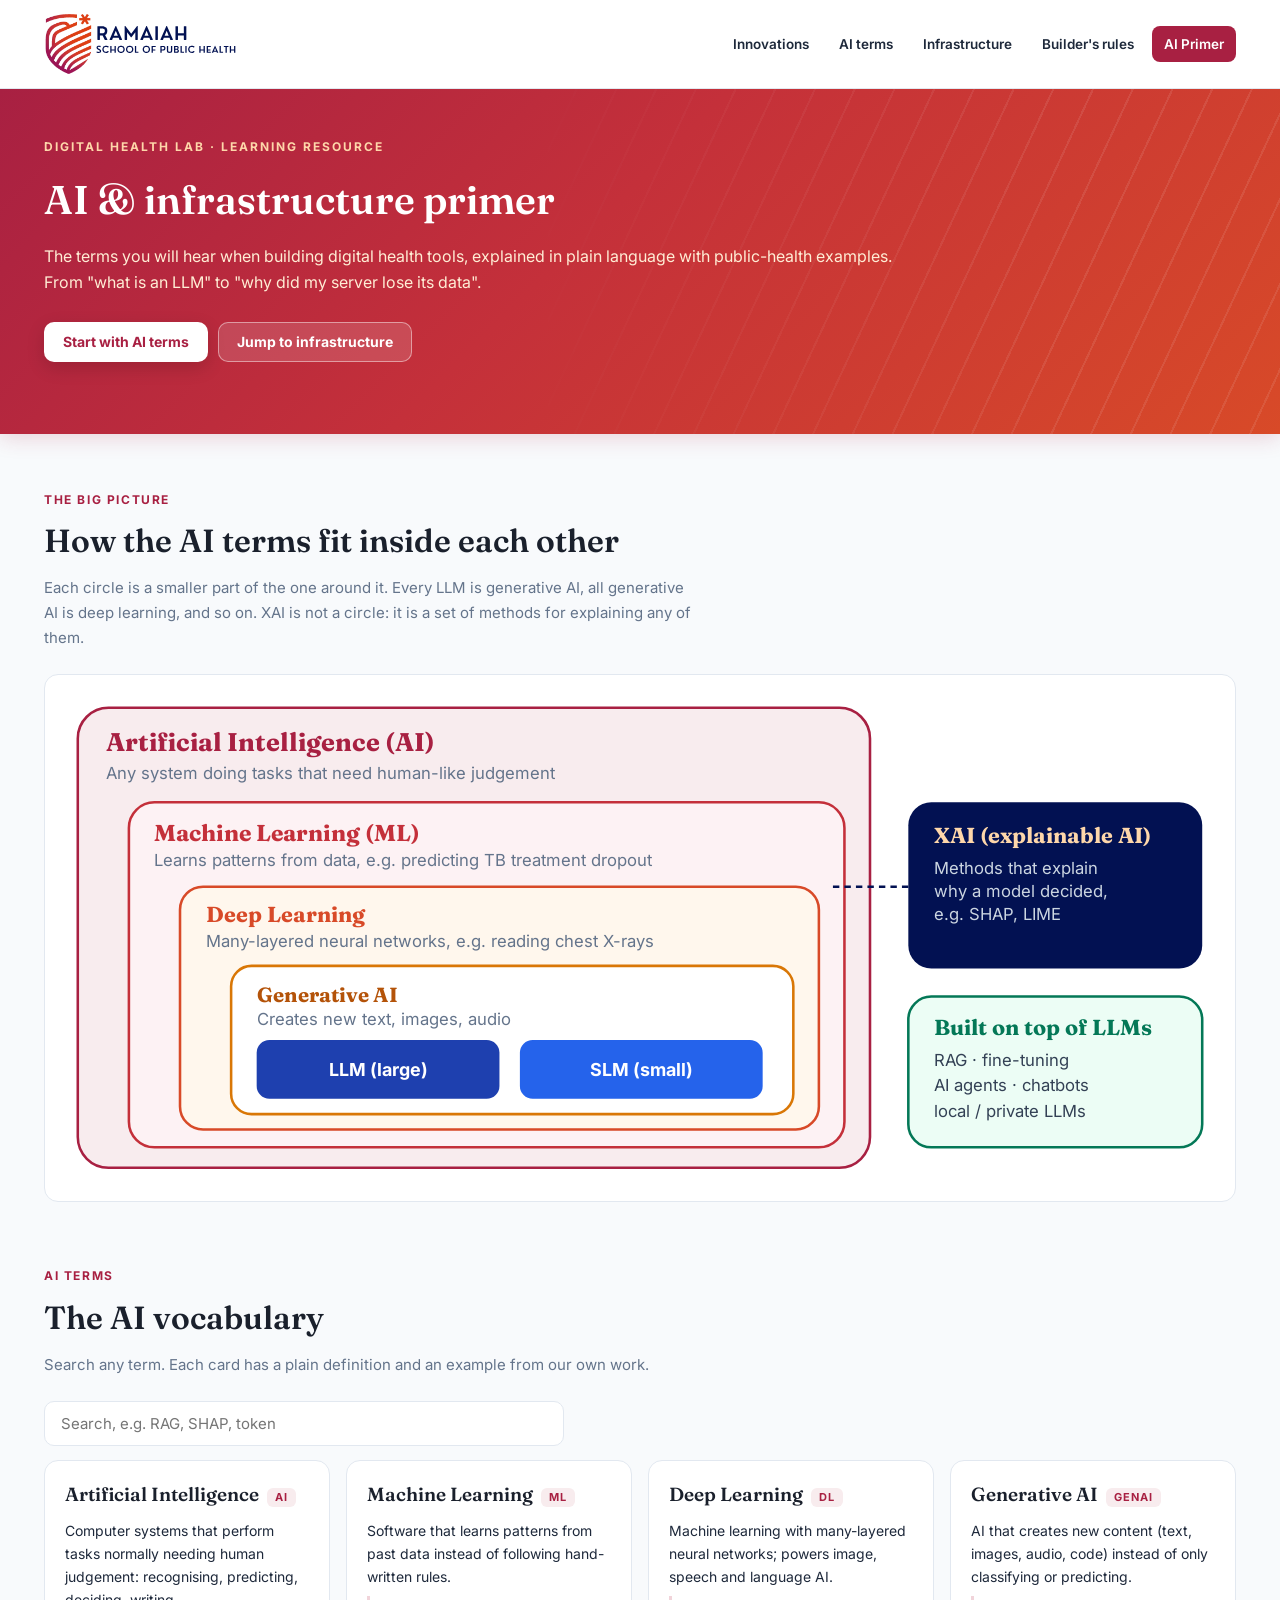
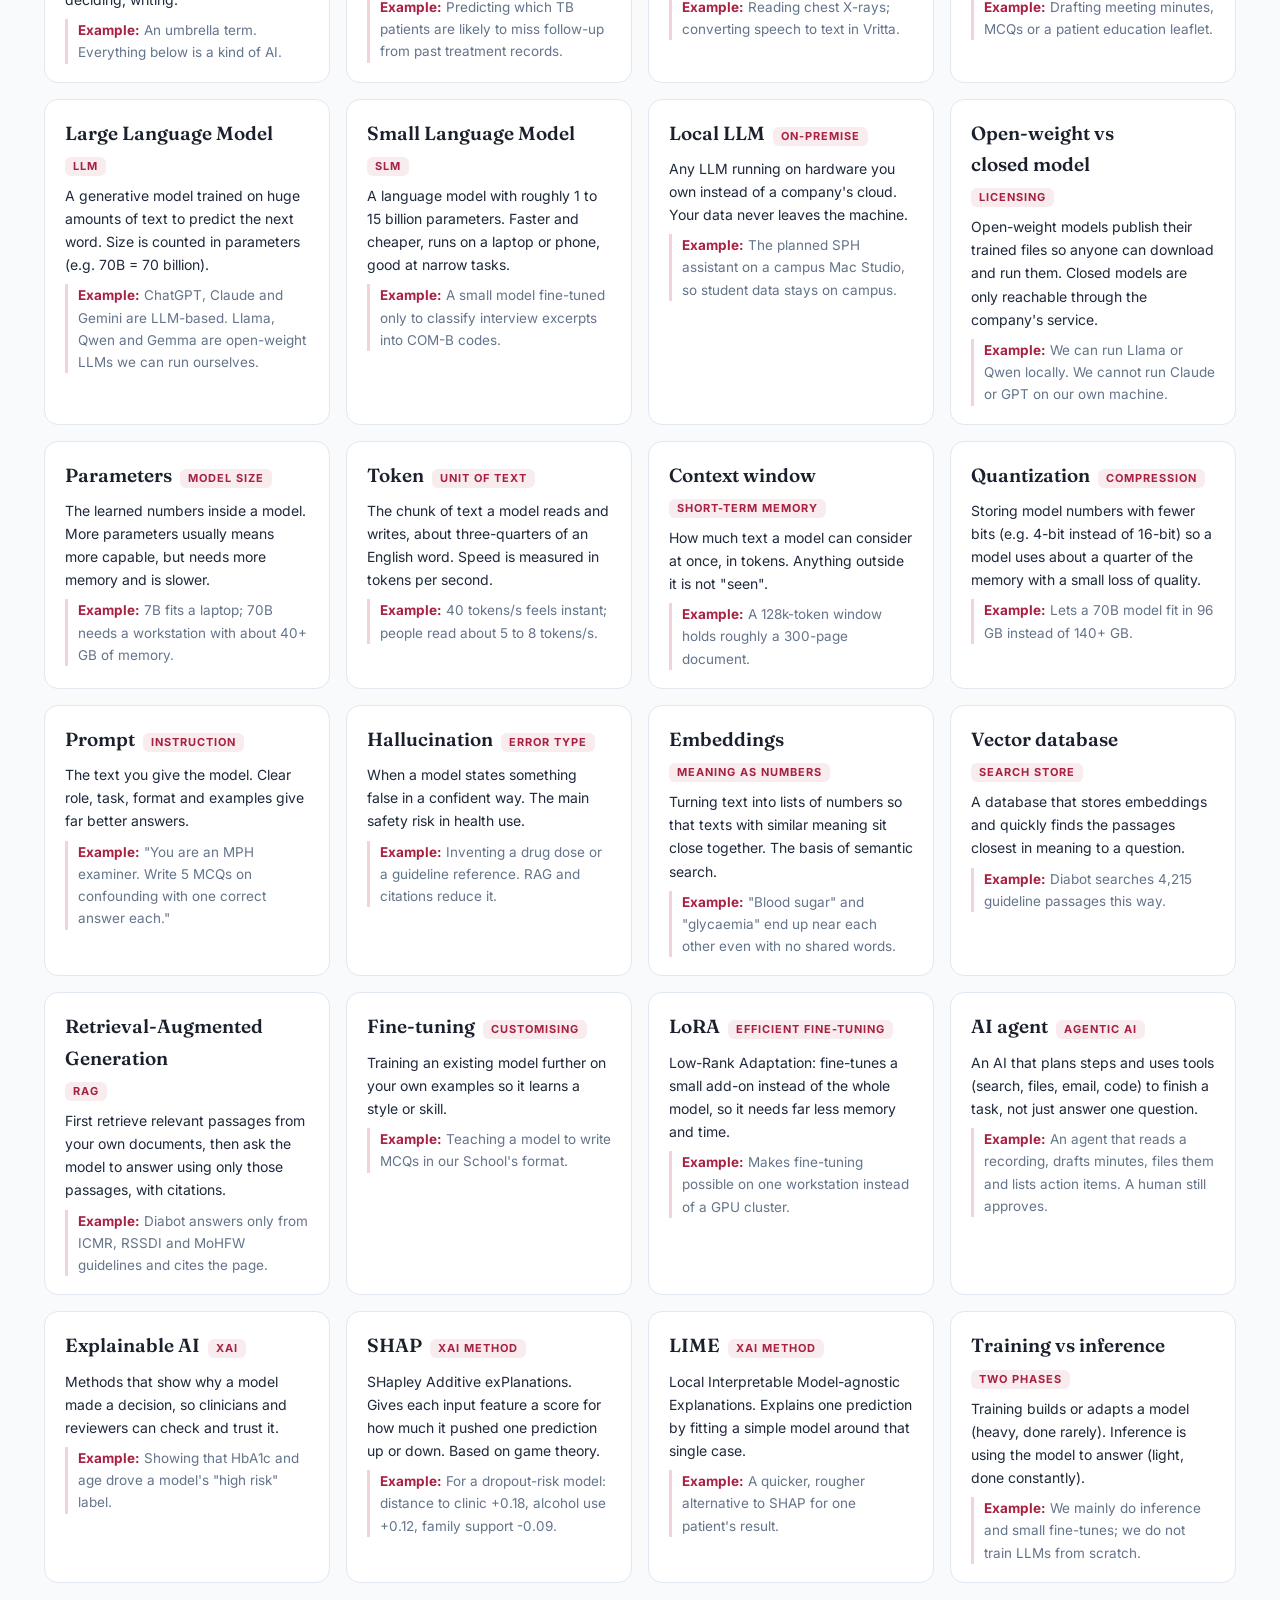
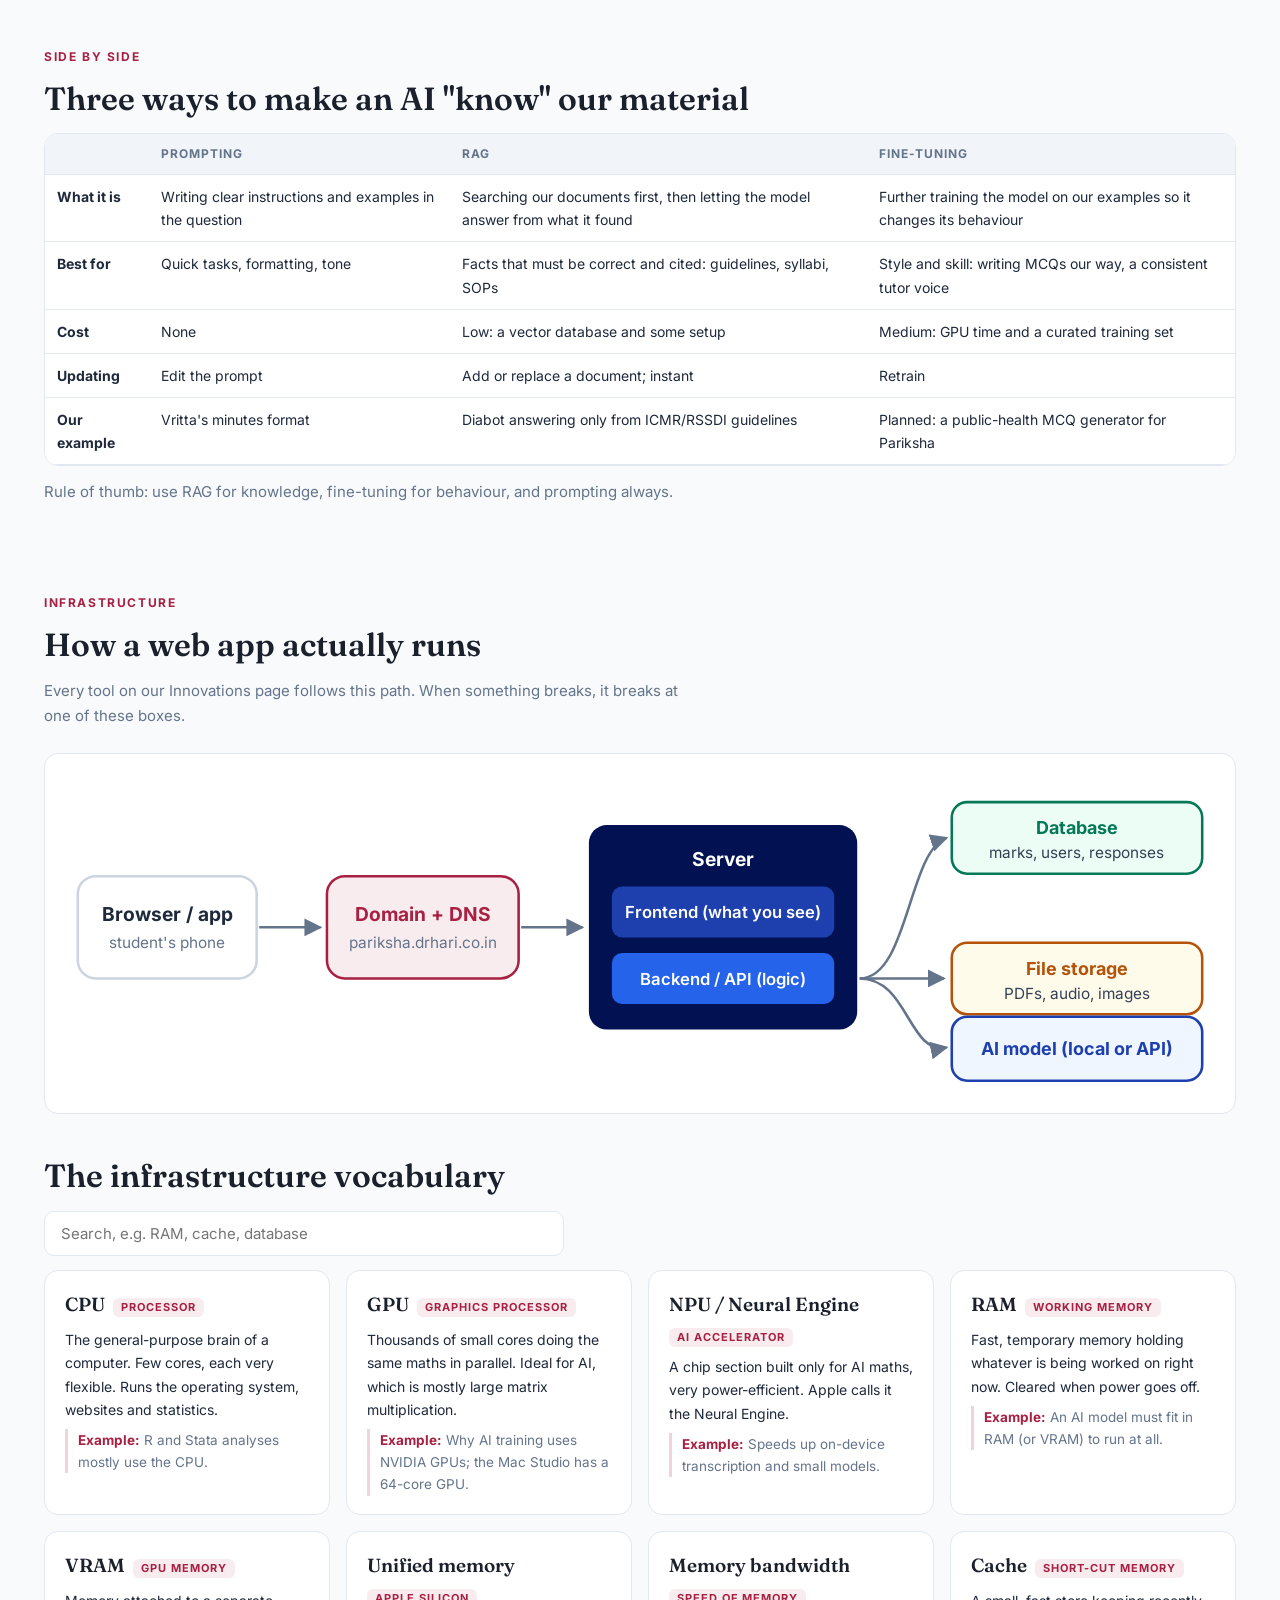
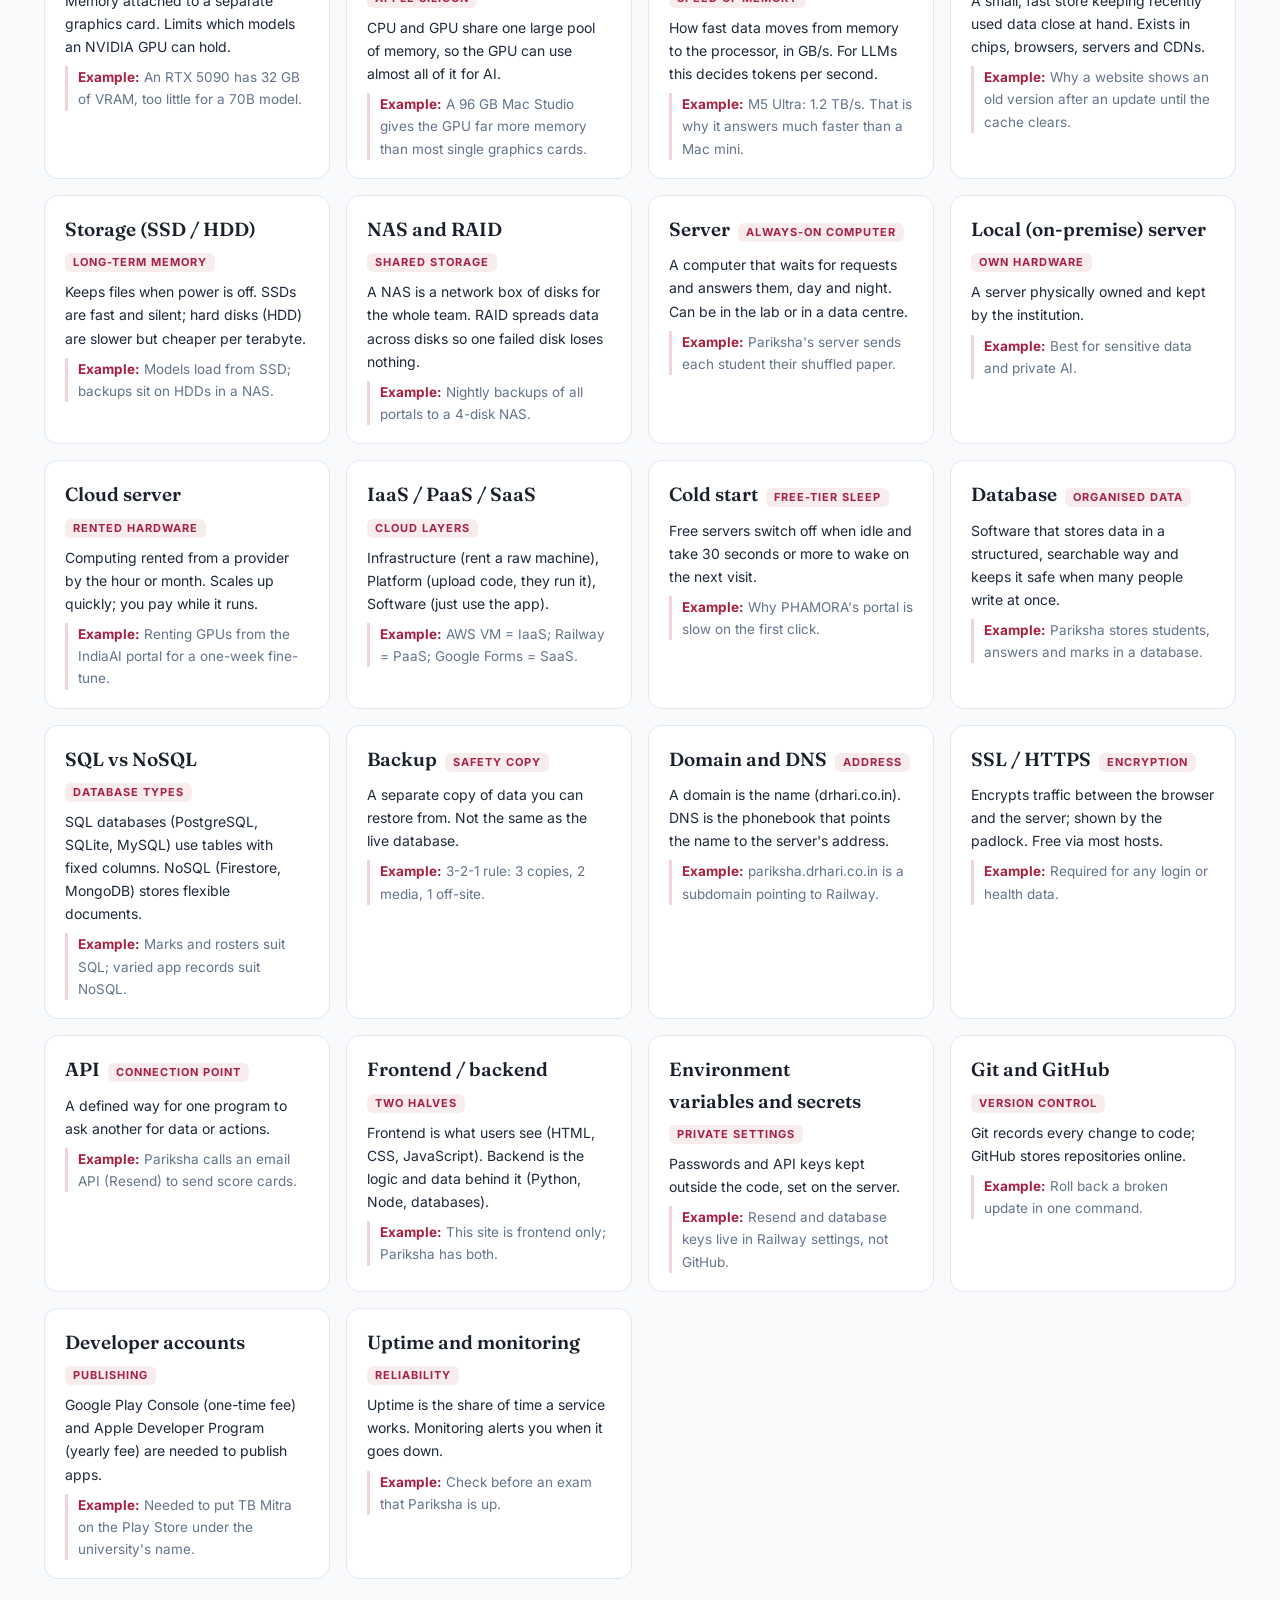
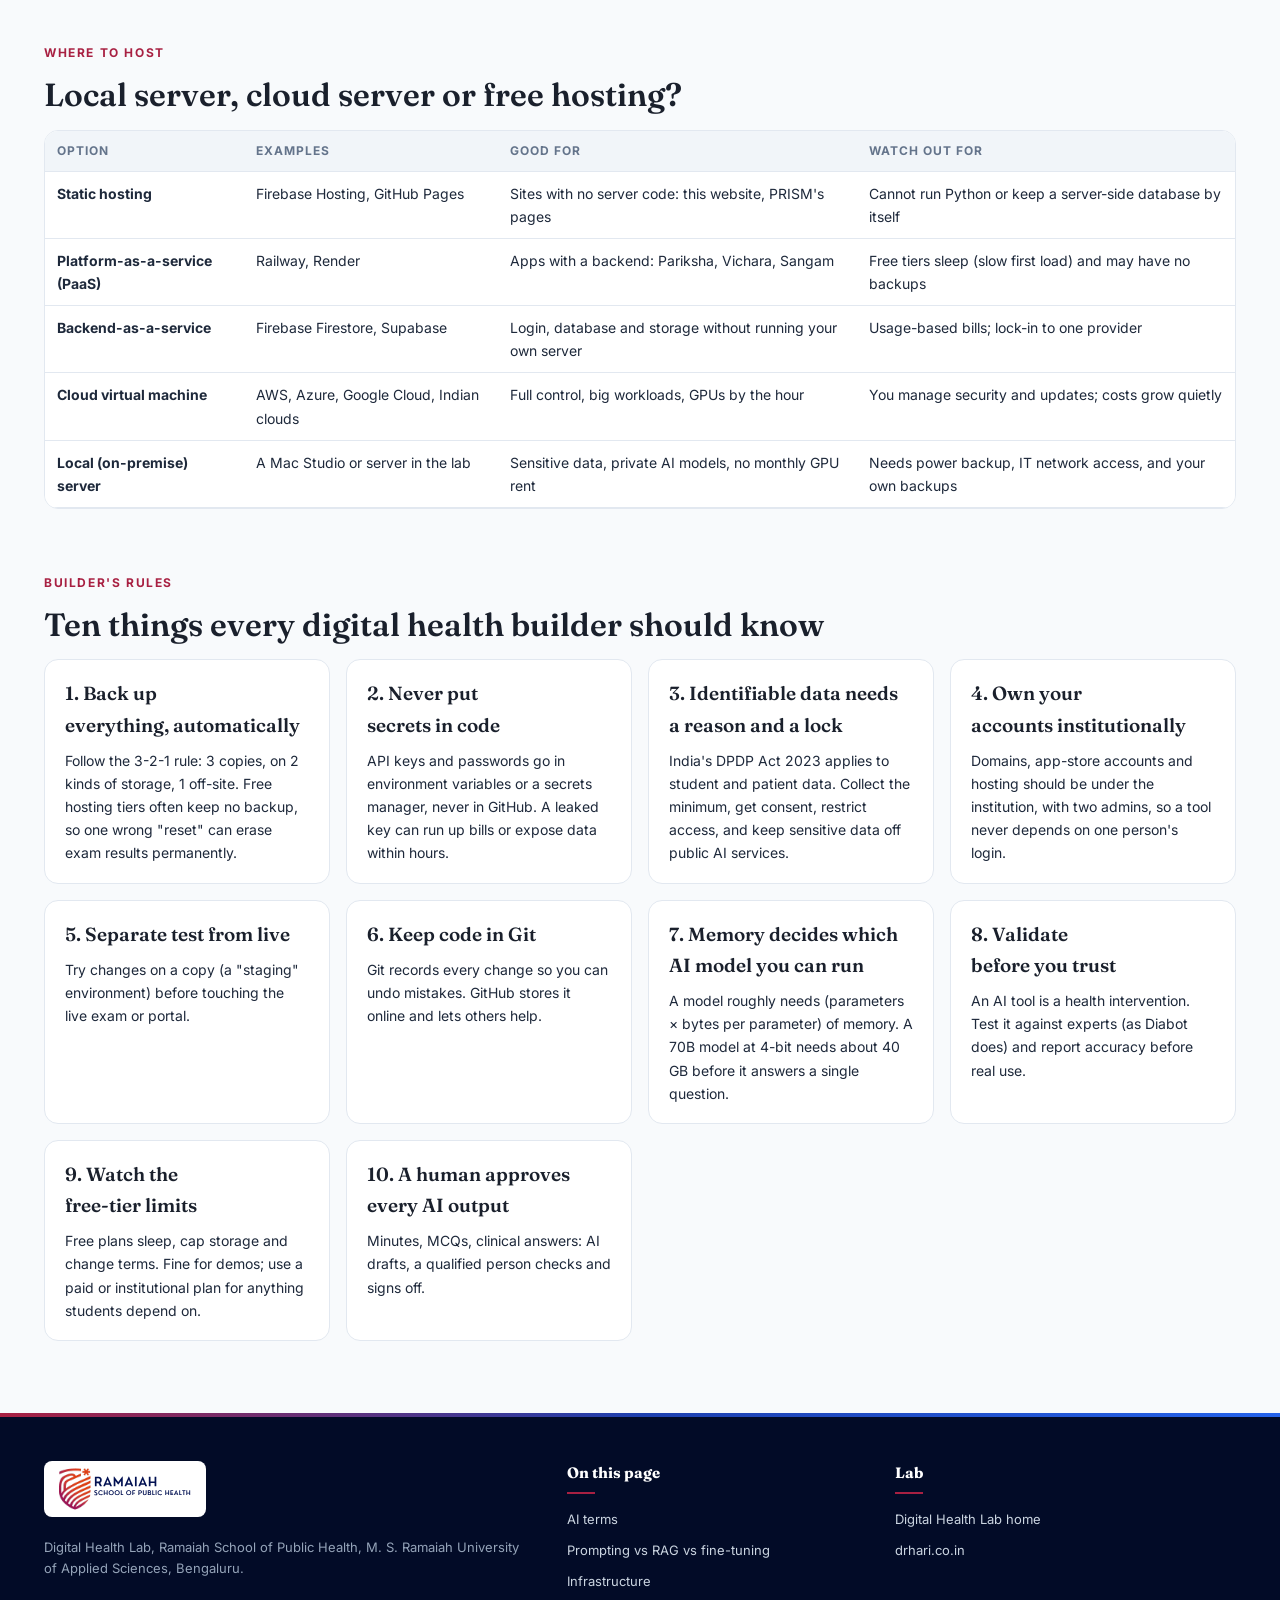
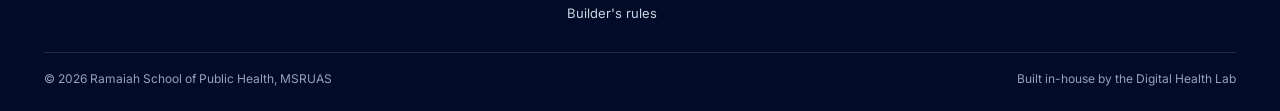
==== primer.html @ 74ec66e6 "RSPH Digital Health Lab site: home and AI primer Co-Authored-By: Claude Opus 5.5 <noreply@anthropic." ====
<!DOCTYPE html>
<html lang="en">
<head>
  <meta charset="UTF-8" />
  <meta name="viewport" content="width=device-width, initial-scale=1.0" />
  <title>AI &amp; Infrastructure Primer | Digital Health Lab, RSPH</title>
  <meta name="description" content="Plain-language guide to AI terms (AI, GenAI, LLM, SLM, RAG, XAI, SHAP) and computing infrastructure (CPU, GPU, RAM, storage, servers, databases) for public health." />
  <link rel="icon" type="image/svg+xml" href="rsph_logo.svg" />
  <link rel="preconnect" href="https://fonts.googleapis.com">
  <link rel="preconnect" href="https://fonts.gstatic.com" crossorigin>
  <link href="https://fonts.googleapis.com/css2?family=Fraunces:opsz,wght@9..144,500;9..144,600;9..144,700&family=Inter:wght@400;500;600;700;800&display=swap" rel="stylesheet">
  <link rel="stylesheet" href="styles.css" />
  <script>document.documentElement.classList.add('js');</script>
</head>
<body>

<header class="masthead">
  <div class="wrap">
    <a href="./" aria-label="Digital Health Lab home"><img src="rsph_logo.svg" alt="Ramaiah School of Public Health" class="brand-logo-img" onerror="this.onerror=null;this.src='rsph_official_logo.png';" /></a>
    <nav class="nav" aria-label="Main">
      <a href="./#innovations">Innovations</a>
      <a href="#ai-terms">AI terms</a>
      <a href="#infra">Infrastructure</a>
      <a href="#rules">Builder's rules</a>
      <a href="primer.html" class="active">AI Primer</a>
    </nav>
  </div>
</header>

<section class="hero-banner">
  <div class="wrap">
    <div class="hero-kicker">Digital Health Lab · Learning resource</div>
    <h1 style="color:#fff;font-size:clamp(28px,4.4vw,40px);margin-bottom:10px;">AI &amp; infrastructure primer</h1>
    <p class="hero-sub">The terms you will hear when building digital health tools, explained in plain language with public-health examples. From "what is an LLM" to "why did my server lose its data".</p>
    <div class="hero-actions">
      <a class="btn btn-light" href="#ai-terms">Start with AI terms</a>
      <a class="btn btn-ghost" href="#infra">Jump to infrastructure</a>
    </div>
  </div>
</section>

<main>
<section class="block wrap" id="family">
  <div class="eyebrow">The big picture</div>
  <h2 class="section-title">How the AI terms fit inside each other</h2>
  <p class="section-lede">Each circle is a smaller part of the one around it. Every LLM is generative AI, all generative AI is deep learning, and so on. XAI is not a circle: it is a set of methods for explaining any of them.</p>
  <div class="stack reveal">
    <svg viewBox="0 0 900 380" role="img" aria-label="Nested diagram: Artificial intelligence contains machine learning, which contains deep learning, which contains generative AI, which contains large and small language models.">
      <rect x="10" y="10" width="620" height="360" rx="24" fill="#F8ECEE" stroke="#A82042" stroke-width="2"/>
      <text x="32" y="44" font-family="Fraunces, Georgia, serif" font-size="20" font-weight="700" fill="#A82042">Artificial Intelligence (AI)</text>
      <text x="32" y="66" font-family="Inter, sans-serif" font-size="13" fill="#64748B">Any system doing tasks that need human-like judgement</text>
      <rect x="50" y="84" width="560" height="270" rx="20" fill="#FDF2F4" stroke="#C4303A" stroke-width="2"/>
      <text x="70" y="114" font-family="Fraunces, Georgia, serif" font-size="18" font-weight="700" fill="#C4303A">Machine Learning (ML)</text>
      <text x="70" y="134" font-family="Inter, sans-serif" font-size="13" fill="#64748B">Learns patterns from data, e.g. predicting TB treatment dropout</text>
      <rect x="90" y="150" width="500" height="190" rx="18" fill="#FFF7ED" stroke="#D84A28" stroke-width="2"/>
      <text x="110" y="178" font-family="Fraunces, Georgia, serif" font-size="17" font-weight="700" fill="#D84A28">Deep Learning</text>
      <text x="110" y="197" font-family="Inter, sans-serif" font-size="13" fill="#64748B">Many-layered neural networks, e.g. reading chest X-rays</text>
      <rect x="130" y="212" width="440" height="116" rx="16" fill="#FFFFFF" stroke="#D97706" stroke-width="2"/>
      <text x="150" y="240" font-family="Fraunces, Georgia, serif" font-size="16" font-weight="700" fill="#B45309">Generative AI</text>
      <text x="150" y="258" font-family="Inter, sans-serif" font-size="13" fill="#64748B">Creates new text, images, audio</text>
      <rect x="150" y="270" width="190" height="46" rx="10" fill="#1E40AF"/>
      <text x="245" y="298" text-anchor="middle" font-family="Inter, sans-serif" font-size="14" font-weight="700" fill="#FFFFFF">LLM (large)</text>
      <rect x="356" y="270" width="190" height="46" rx="10" fill="#2563EB"/>
      <text x="451" y="298" text-anchor="middle" font-family="Inter, sans-serif" font-size="14" font-weight="700" fill="#FFFFFF">SLM (small)</text>
      <rect x="660" y="84" width="230" height="130" rx="18" fill="#021152"/>
      <text x="680" y="116" font-family="Fraunces, Georgia, serif" font-size="17" font-weight="700" fill="#FED7AA">XAI (explainable AI)</text>
      <text x="680" y="140" font-family="Inter, sans-serif" font-size="13" fill="#CBD5E1">Methods that explain</text>
      <text x="680" y="158" font-family="Inter, sans-serif" font-size="13" fill="#CBD5E1">why a model decided,</text>
      <text x="680" y="176" font-family="Inter, sans-serif" font-size="13" fill="#CBD5E1">e.g. SHAP, LIME</text>
      <path d="M660 150 H 600" stroke="#021152" stroke-width="2" stroke-dasharray="5 4"/>
      <rect x="660" y="236" width="230" height="118" rx="18" fill="#ECFDF5" stroke="#047857" stroke-width="2"/>
      <text x="680" y="266" font-family="Fraunces, Georgia, serif" font-size="17" font-weight="700" fill="#047857">Built on top of LLMs</text>
      <text x="680" y="290" font-family="Inter, sans-serif" font-size="13" fill="#334155">RAG · fine-tuning</text>
      <text x="680" y="310" font-family="Inter, sans-serif" font-size="13" fill="#334155">AI agents · chatbots</text>
      <text x="680" y="330" font-family="Inter, sans-serif" font-size="13" fill="#334155">local / private LLMs</text>
    </svg>
  </div>
</section>

<section class="block wrap" id="ai-terms">
  <div class="eyebrow">AI terms</div>
  <h2 class="section-title">The AI vocabulary</h2>
  <p class="section-lede">Search any term. Each card has a plain definition and an example from our own work.</p>
  <input class="primer-search" id="searchAI" type="search" placeholder="Search, e.g. RAG, SHAP, token" aria-label="Search AI terms" />
  <div class="grid" id="aiGrid"></div>
  <p class="empty" id="aiEmpty" hidden>No matching term. Try a shorter word.</p>
</section>

<section class="block wrap" id="compare">
  <div class="eyebrow">Side by side</div>
  <h2 class="section-title">Three ways to make an AI "know" our material</h2>
  <div class="table-wrap reveal">
    <table class="cmp">
      <thead><tr><th></th><th>Prompting</th><th>RAG</th><th>Fine-tuning</th></tr></thead>
      <tbody>
        <tr><td><b>What it is</b></td><td>Writing clear instructions and examples in the question</td><td>Searching our documents first, then letting the model answer from what it found</td><td>Further training the model on our examples so it changes its behaviour</td></tr>
        <tr><td><b>Best for</b></td><td>Quick tasks, formatting, tone</td><td>Facts that must be correct and cited: guidelines, syllabi, SOPs</td><td>Style and skill: writing MCQs our way, a consistent tutor voice</td></tr>
        <tr><td><b>Cost</b></td><td>None</td><td>Low: a vector database and some setup</td><td>Medium: GPU time and a curated training set</td></tr>
        <tr><td><b>Updating</b></td><td>Edit the prompt</td><td>Add or replace a document; instant</td><td>Retrain</td></tr>
        <tr><td><b>Our example</b></td><td>Vritta's minutes format</td><td>Diabot answering only from ICMR/RSSDI guidelines</td><td>Planned: a public-health MCQ generator for Pariksha</td></tr>
      </tbody>
    </table>
  </div>
  <p class="section-lede" style="margin-top:14px">Rule of thumb: use RAG for knowledge, fine-tuning for behaviour, and prompting always.</p>
</section>

<section class="block wrap" id="infra">
  <div class="eyebrow">Infrastructure</div>
  <h2 class="section-title">How a web app actually runs</h2>
  <p class="section-lede">Every tool on our Innovations page follows this path. When something breaks, it breaks at one of these boxes.</p>
  <div class="stack reveal">
    <svg viewBox="0 0 900 250" role="img" aria-label="Request flow: user's browser, then domain and DNS, then server with frontend and backend, which reads and writes the database, file storage and the AI model.">
      <defs><marker id="ar" viewBox="0 0 10 10" refX="9" refY="5" markerWidth="7" markerHeight="7" orient="auto"><path d="M0 0L10 5L0 10z" fill="#64748B"/></marker></defs>
      <rect x="10" y="80" width="140" height="80" rx="14" fill="#FFFFFF" stroke="#CBD5E1" stroke-width="2"/>
      <text x="80" y="115" text-anchor="middle" font-family="Inter, sans-serif" font-size="15" font-weight="700" fill="#1E293B">Browser / app</text>
      <text x="80" y="136" text-anchor="middle" font-family="Inter, sans-serif" font-size="12" fill="#64748B">student's phone</text>
      <path d="M152 120 H 200" stroke="#64748B" stroke-width="2" marker-end="url(#ar)"/>
      <rect x="205" y="80" width="150" height="80" rx="14" fill="#F8ECEE" stroke="#A82042" stroke-width="2"/>
      <text x="280" y="115" text-anchor="middle" font-family="Inter, sans-serif" font-size="15" font-weight="700" fill="#A82042">Domain + DNS</text>
      <text x="280" y="136" text-anchor="middle" font-family="Inter, sans-serif" font-size="12" fill="#64748B">pariksha.drhari.co.in</text>
      <path d="M357 120 H 405" stroke="#64748B" stroke-width="2" marker-end="url(#ar)"/>
      <rect x="410" y="40" width="210" height="160" rx="14" fill="#021152"/>
      <text x="515" y="72" text-anchor="middle" font-family="Inter, sans-serif" font-size="15" font-weight="700" fill="#FFFFFF">Server</text>
      <rect x="428" y="88" width="174" height="40" rx="8" fill="#1E40AF"/>
      <text x="515" y="113" text-anchor="middle" font-family="Inter, sans-serif" font-size="13" font-weight="600" fill="#FFFFFF">Frontend (what you see)</text>
      <rect x="428" y="140" width="174" height="40" rx="8" fill="#2563EB"/>
      <text x="515" y="165" text-anchor="middle" font-family="Inter, sans-serif" font-size="13" font-weight="600" fill="#FFFFFF">Backend / API (logic)</text>
      <path d="M622 160 C 660 160, 660 60, 690 50" stroke="#64748B" stroke-width="2" fill="none" marker-end="url(#ar)"/>
      <path d="M622 160 H 688" stroke="#64748B" stroke-width="2" marker-end="url(#ar)"/>
      <path d="M622 160 C 660 160, 660 220, 690 214" stroke="#64748B" stroke-width="2" fill="none" marker-end="url(#ar)"/>
      <rect x="694" y="22" width="196" height="56" rx="12" fill="#ECFDF5" stroke="#047857" stroke-width="2"/>
      <text x="792" y="47" text-anchor="middle" font-family="Inter, sans-serif" font-size="14" font-weight="700" fill="#047857">Database</text>
      <text x="792" y="66" text-anchor="middle" font-family="Inter, sans-serif" font-size="12" fill="#334155">marks, users, responses</text>
      <rect x="694" y="132" width="196" height="56" rx="12" fill="#FFFBEB" stroke="#B45309" stroke-width="2"/>
      <text x="792" y="157" text-anchor="middle" font-family="Inter, sans-serif" font-size="14" font-weight="700" fill="#B45309">File storage</text>
      <text x="792" y="176" text-anchor="middle" font-family="Inter, sans-serif" font-size="12" fill="#334155">PDFs, audio, images</text>
      <rect x="694" y="190" width="196" height="50" rx="12" fill="#EFF6FF" stroke="#1E40AF" stroke-width="2"/>
      <text x="792" y="220" text-anchor="middle" font-family="Inter, sans-serif" font-size="14" font-weight="700" fill="#1E40AF">AI model (local or API)</text>
    </svg>
  </div>

  <h2 class="section-title" style="margin-top:36px">The infrastructure vocabulary</h2>
  <input class="primer-search" id="searchInfra" type="search" placeholder="Search, e.g. RAM, cache, database" aria-label="Search infrastructure terms" />
  <div class="grid" id="infraGrid"></div>
  <p class="empty" id="infraEmpty" hidden>No matching term. Try a shorter word.</p>
</section>

<section class="block wrap" id="where">
  <div class="eyebrow">Where to host</div>
  <h2 class="section-title">Local server, cloud server or free hosting?</h2>
  <div class="table-wrap reveal">
    <table class="cmp">
      <thead><tr><th>Option</th><th>Examples</th><th>Good for</th><th>Watch out for</th></tr></thead>
      <tbody>
        <tr><td><b>Static hosting</b></td><td>Firebase Hosting, GitHub Pages</td><td>Sites with no server code: this website, PRISM's pages</td><td>Cannot run Python or keep a server-side database by itself</td></tr>
        <tr><td><b>Platform-as-a-service (PaaS)</b></td><td>Railway, Render</td><td>Apps with a backend: Pariksha, Vichara, Sangam</td><td>Free tiers sleep (slow first load) and may have no backups</td></tr>
        <tr><td><b>Backend-as-a-service</b></td><td>Firebase Firestore, Supabase</td><td>Login, database and storage without running your own server</td><td>Usage-based bills; lock-in to one provider</td></tr>
        <tr><td><b>Cloud virtual machine</b></td><td>AWS, Azure, Google Cloud, Indian clouds</td><td>Full control, big workloads, GPUs by the hour</td><td>You manage security and updates; costs grow quietly</td></tr>
        <tr><td><b>Local (on-premise) server</b></td><td>A Mac Studio or server in the lab</td><td>Sensitive data, private AI models, no monthly GPU rent</td><td>Needs power backup, IT network access, and your own backups</td></tr>
      </tbody>
    </table>
  </div>
</section>

<section class="block wrap" id="rules">
  <div class="eyebrow">Builder's rules</div>
  <h2 class="section-title">Ten things every digital health builder should know</h2>
  <div class="grid">
    <div class="term reveal"><h3>1. Back up everything, automatically</h3><p>Follow the 3-2-1 rule: 3 copies, on 2 kinds of storage, 1 off-site. Free hosting tiers often keep no backup, so one wrong "reset" can erase exam results permanently.</p></div>
    <div class="term reveal"><h3>2. Never put secrets in code</h3><p>API keys and passwords go in environment variables or a secrets manager, never in GitHub. A leaked key can run up bills or expose data within hours.</p></div>
    <div class="term reveal"><h3>3. Identifiable data needs a reason and a lock</h3><p>India's DPDP Act 2023 applies to student and patient data. Collect the minimum, get consent, restrict access, and keep sensitive data off public AI services.</p></div>
    <div class="term reveal"><h3>4. Own your accounts institutionally</h3><p>Domains, app-store accounts and hosting should be under the institution, with two admins, so a tool never depends on one person's login.</p></div>
    <div class="term reveal"><h3>5. Separate test from live</h3><p>Try changes on a copy (a "staging" environment) before touching the live exam or portal.</p></div>
    <div class="term reveal"><h3>6. Keep code in Git</h3><p>Git records every change so you can undo mistakes. GitHub stores it online and lets others help.</p></div>
    <div class="term reveal"><h3>7. Memory decides which AI model you can run</h3><p>A model roughly needs (parameters × bytes per parameter) of memory. A 70B model at 4-bit needs about 40 GB before it answers a single question.</p></div>
    <div class="term reveal"><h3>8. Validate before you trust</h3><p>An AI tool is a health intervention. Test it against experts (as Diabot does) and report accuracy before real use.</p></div>
    <div class="term reveal"><h3>9. Watch the free-tier limits</h3><p>Free plans sleep, cap storage and change terms. Fine for demos; use a paid or institutional plan for anything students depend on.</p></div>
    <div class="term reveal"><h3>10. A human approves every AI output</h3><p>Minutes, MCQs, clinical answers: AI drafts, a qualified person checks and signs off.</p></div>
  </div>
</section>
</main>

<footer class="rsph-portal-footer">
  <div class="footer-top-accent"></div>
  <div class="wrap">
    <div class="footer-grid">
      <div>
        <img src="rsph_logo.svg" alt="Ramaiah School of Public Health" class="footer-logo-img" onerror="this.onerror=null;this.src='rsph_official_logo.png';" />
        <p class="footer-brand-text">Digital Health Lab, Ramaiah School of Public Health, M. S. Ramaiah University of Applied Sciences, Bengaluru.</p>
      </div>
      <div>
        <div class="footer-heading">On this page</div>
        <ul class="footer-links">
          <li><a href="#ai-terms">AI terms</a></li>
          <li><a href="#compare">Prompting vs RAG vs fine-tuning</a></li>
          <li><a href="#infra">Infrastructure</a></li>
          <li><a href="#rules">Builder's rules</a></li>
        </ul>
      </div>
      <div>
        <div class="footer-heading">Lab</div>
        <ul class="footer-links">
          <li><a href="./">Digital Health Lab home</a></li>
          <li><a href="https://www.drhari.co.in" target="_blank" rel="noopener">drhari.co.in</a></li>
        </ul>
      </div>
    </div>
    <div class="footer-bottom"><span>© 2026 Ramaiah School of Public Health, MSRUAS</span><span>Built in-house by the Digital Health Lab</span></div>
  </div>
</footer>

<script>
const AI = [
  ['Artificial Intelligence','AI','Computer systems that perform tasks normally needing human judgement: recognising, predicting, deciding, writing.','An umbrella term. Everything below is a kind of AI.'],
  ['Machine Learning','ML','Software that learns patterns from past data instead of following hand-written rules.','Predicting which TB patients are likely to miss follow-up from past treatment records.'],
  ['Deep Learning','DL','Machine learning with many-layered neural networks; powers image, speech and language AI.','Reading chest X-rays; converting speech to text in Vritta.'],
  ['Generative AI','GenAI','AI that creates new content (text, images, audio, code) instead of only classifying or predicting.','Drafting meeting minutes, MCQs or a patient education leaflet.'],
  ['Large Language Model','LLM','A generative model trained on huge amounts of text to predict the next word. Size is counted in parameters (e.g. 70B = 70 billion).','ChatGPT, Claude and Gemini are LLM-based. Llama, Qwen and Gemma are open-weight LLMs we can run ourselves.'],
  ['Small Language Model','SLM','A language model with roughly 1 to 15 billion parameters. Faster and cheaper, runs on a laptop or phone, good at narrow tasks.','A small model fine-tuned only to classify interview excerpts into COM-B codes.'],
  ['Local LLM','On-premise','Any LLM running on hardware you own instead of a company\'s cloud. Your data never leaves the machine.','The planned SPH assistant on a campus Mac Studio, so student data stays on campus.'],
  ['Open-weight vs closed model','Licensing','Open-weight models publish their trained files so anyone can download and run them. Closed models are only reachable through the company\'s service.','We can run Llama or Qwen locally. We cannot run Claude or GPT on our own machine.'],
  ['Parameters','Model size','The learned numbers inside a model. More parameters usually means more capable, but needs more memory and is slower.','7B fits a laptop; 70B needs a workstation with about 40+ GB of memory.'],
  ['Token','Unit of text','The chunk of text a model reads and writes, about three-quarters of an English word. Speed is measured in tokens per second.','40 tokens/s feels instant; people read about 5 to 8 tokens/s.'],
  ['Context window','Short-term memory','How much text a model can consider at once, in tokens. Anything outside it is not "seen".','A 128k-token window holds roughly a 300-page document.'],
  ['Quantization','Compression','Storing model numbers with fewer bits (e.g. 4-bit instead of 16-bit) so a model uses about a quarter of the memory with a small loss of quality.','Lets a 70B model fit in 96 GB instead of 140+ GB.'],
  ['Prompt','Instruction','The text you give the model. Clear role, task, format and examples give far better answers.','"You are an MPH examiner. Write 5 MCQs on confounding with one correct answer each."'],
  ['Hallucination','Error type','When a model states something false in a confident way. The main safety risk in health use.','Inventing a drug dose or a guideline reference. RAG and citations reduce it.'],
  ['Embeddings','Meaning as numbers','Turning text into lists of numbers so that texts with similar meaning sit close together. The basis of semantic search.','"Blood sugar" and "glycaemia" end up near each other even with no shared words.'],
  ['Vector database','Search store','A database that stores embeddings and quickly finds the passages closest in meaning to a question.','Diabot searches 4,215 guideline passages this way.'],
  ['Retrieval-Augmented Generation','RAG','First retrieve relevant passages from your own documents, then ask the model to answer using only those passages, with citations.','Diabot answers only from ICMR, RSSDI and MoHFW guidelines and cites the page.'],
  ['Fine-tuning','Customising','Training an existing model further on your own examples so it learns a style or skill.','Teaching a model to write MCQs in our School\'s format.'],
  ['LoRA','Efficient fine-tuning','Low-Rank Adaptation: fine-tunes a small add-on instead of the whole model, so it needs far less memory and time.','Makes fine-tuning possible on one workstation instead of a GPU cluster.'],
  ['AI agent','Agentic AI','An AI that plans steps and uses tools (search, files, email, code) to finish a task, not just answer one question.','An agent that reads a recording, drafts minutes, files them and lists action items. A human still approves.'],
  ['Explainable AI','XAI','Methods that show why a model made a decision, so clinicians and reviewers can check and trust it.','Showing that HbA1c and age drove a model\'s "high risk" label.'],
  ['SHAP','XAI method','SHapley Additive exPlanations. Gives each input feature a score for how much it pushed one prediction up or down. Based on game theory.','For a dropout-risk model: distance to clinic +0.18, alcohol use +0.12, family support -0.09.'],
  ['LIME','XAI method','Local Interpretable Model-agnostic Explanations. Explains one prediction by fitting a simple model around that single case.','A quicker, rougher alternative to SHAP for one patient\'s result.'],
  ['Training vs inference','Two phases','Training builds or adapts a model (heavy, done rarely). Inference is using the model to answer (light, done constantly).','We mainly do inference and small fine-tunes; we do not train LLMs from scratch.'],
];
const INFRA = [
  ['CPU','Processor','The general-purpose brain of a computer. Few cores, each very flexible. Runs the operating system, websites and statistics.','R and Stata analyses mostly use the CPU.'],
  ['GPU','Graphics processor','Thousands of small cores doing the same maths in parallel. Ideal for AI, which is mostly large matrix multiplication.','Why AI training uses NVIDIA GPUs; the Mac Studio has a 64-core GPU.'],
  ['NPU / Neural Engine','AI accelerator','A chip section built only for AI maths, very power-efficient. Apple calls it the Neural Engine.','Speeds up on-device transcription and small models.'],
  ['RAM','Working memory','Fast, temporary memory holding whatever is being worked on right now. Cleared when power goes off.','An AI model must fit in RAM (or VRAM) to run at all.'],
  ['VRAM','GPU memory','Memory attached to a separate graphics card. Limits which models an NVIDIA GPU can hold.','An RTX 5090 has 32 GB of VRAM, too little for a 70B model.'],
  ['Unified memory','Apple Silicon','CPU and GPU share one large pool of memory, so the GPU can use almost all of it for AI.','A 96 GB Mac Studio gives the GPU far more memory than most single graphics cards.'],
  ['Memory bandwidth','Speed of memory','How fast data moves from memory to the processor, in GB/s. For LLMs this decides tokens per second.','M5 Ultra: 1.2 TB/s. That is why it answers much faster than a Mac mini.'],
  ['Cache','Short-cut memory','A small, fast store keeping recently used data close at hand. Exists in chips, browsers, servers and CDNs.','Why a website shows an old version after an update until the cache clears.'],
  ['Storage (SSD / HDD)','Long-term memory','Keeps files when power is off. SSDs are fast and silent; hard disks (HDD) are slower but cheaper per terabyte.','Models load from SSD; backups sit on HDDs in a NAS.'],
  ['NAS and RAID','Shared storage','A NAS is a network box of disks for the whole team. RAID spreads data across disks so one failed disk loses nothing.','Nightly backups of all portals to a 4-disk NAS.'],
  ['Server','Always-on computer','A computer that waits for requests and answers them, day and night. Can be in the lab or in a data centre.','Pariksha\'s server sends each student their shuffled paper.'],
  ['Local (on-premise) server','Own hardware','A server physically owned and kept by the institution.','Best for sensitive data and private AI.'],
  ['Cloud server','Rented hardware','Computing rented from a provider by the hour or month. Scales up quickly; you pay while it runs.','Renting GPUs from the IndiaAI portal for a one-week fine-tune.'],
  ['IaaS / PaaS / SaaS','Cloud layers','Infrastructure (rent a raw machine), Platform (upload code, they run it), Software (just use the app).','AWS VM = IaaS; Railway = PaaS; Google Forms = SaaS.'],
  ['Cold start','Free-tier sleep','Free servers switch off when idle and take 30 seconds or more to wake on the next visit.','Why PHAMORA\'s portal is slow on the first click.'],
  ['Database','Organised data','Software that stores data in a structured, searchable way and keeps it safe when many people write at once.','Pariksha stores students, answers and marks in a database.'],
  ['SQL vs NoSQL','Database types','SQL databases (PostgreSQL, SQLite, MySQL) use tables with fixed columns. NoSQL (Firestore, MongoDB) stores flexible documents.','Marks and rosters suit SQL; varied app records suit NoSQL.'],
  ['Backup','Safety copy','A separate copy of data you can restore from. Not the same as the live database.','3-2-1 rule: 3 copies, 2 media, 1 off-site.'],
  ['Domain and DNS','Address','A domain is the name (drhari.co.in). DNS is the phonebook that points the name to the server\'s address.','pariksha.drhari.co.in is a subdomain pointing to Railway.'],
  ['SSL / HTTPS','Encryption','Encrypts traffic between the browser and the server; shown by the padlock. Free via most hosts.','Required for any login or health data.'],
  ['API','Connection point','A defined way for one program to ask another for data or actions.','Pariksha calls an email API (Resend) to send score cards.'],
  ['Frontend / backend','Two halves','Frontend is what users see (HTML, CSS, JavaScript). Backend is the logic and data behind it (Python, Node, databases).','This site is frontend only; Pariksha has both.'],
  ['Environment variables and secrets','Private settings','Passwords and API keys kept outside the code, set on the server.','Resend and database keys live in Railway settings, not GitHub.'],
  ['Git and GitHub','Version control','Git records every change to code; GitHub stores repositories online.','Roll back a broken update in one command.'],
  ['Developer accounts','Publishing','Google Play Console (one-time fee) and Apple Developer Program (yearly fee) are needed to publish apps.','Needed to put TB Mitra on the Play Store under the university\'s name.'],
  ['Uptime and monitoring','Reliability','Uptime is the share of time a service works. Monitoring alerts you when it goes down.','Check before an exam that Pariksha is up.'],
];
function render(list, gridId, emptyId, q) {
  const grid = document.getElementById(gridId); const s = (q || '').trim().toLowerCase();
  const rows = list.filter(r => !s || r.join(' ').toLowerCase().includes(s));
  grid.innerHTML = rows.map(([t, a, d, e]) => `<article class="term"><h3>${t} <span class="abbr">${a}</span></h3><p>${d}</p><p class="eg"><b>Example:</b> ${e}</p></article>`).join('');
  document.getElementById(emptyId).hidden = rows.length > 0;
}
render(AI, 'aiGrid', 'aiEmpty'); render(INFRA, 'infraGrid', 'infraEmpty');
document.getElementById('searchAI').addEventListener('input', e => render(AI, 'aiGrid', 'aiEmpty', e.target.value));
document.getElementById('searchInfra').addEventListener('input', e => render(INFRA, 'infraGrid', 'infraEmpty', e.target.value));

const reveals = document.querySelectorAll('.reveal');
if ('IntersectionObserver' in window) {
  const io = new IntersectionObserver(es => es.forEach(x => { if (x.isIntersecting) { x.target.classList.add('in'); io.unobserve(x.target); } }), { threshold: 0.08 });
  reveals.forEach(el => io.observe(el));
} else { reveals.forEach(el => el.classList.add('in')); }
setTimeout(() => reveals.forEach(el => el.classList.add('in')), 2500);
</script>
</body>
</html>
---- styles.css ----
/* RSPH Digital Health Lab: shares the PRISM bridge-course visual system
   (RSPH crimson gradient hero, Fraunces + Inter, MSRUAS navy footer). */
:root {
  --rsph-crimson: #A82042;
  --rsph-crimson-dark: #821531;
  --rsph-orange: #CF3E30;
  --rsph-purple: #4A1D65;
  --rsph-navy: #021152;
  --rsph-royal-blue: #1E40AF;
  --rsph-bright-blue: #2563EB;
  --rsph-gold: #D97706;
  --rsph-bg: #F8FAFC;
  --rsph-card: #FFFFFF;
  --rsph-text: #1E293B;
  --rsph-muted: #64748B;
  --rsph-border: #E2E8F0;
  --rsph-tint: #F8ECEE;
  --ok: #047857; --ok-bg: #ECFDF5;
  --info: #1E40AF; --info-bg: #EFF6FF;
  --amber: #B45309; --amber-bg: #FFFBEB;
}

* { box-sizing: border-box; margin: 0; padding: 0; }
html { scroll-behavior: smooth; }
body {
  font-family: 'Inter', 'Helvetica Neue', Helvetica, Arial, sans-serif;
  background: var(--rsph-bg);
  color: var(--rsph-text);
  line-height: 1.65;
  font-size: 15px;
}
h1, h2, h3, h4, .serif { font-family: 'Fraunces', Georgia, 'Times New Roman', serif; font-weight: 600; color: #1A202C; text-wrap: balance; }
a { color: var(--rsph-crimson); }
a:focus-visible, button:focus-visible { outline: 3px solid var(--rsph-bright-blue); outline-offset: 2px; }
img { max-width: 100%; }
.wrap { max-width: 1240px; margin: 0 auto; padding-inline: 24px; }
@media (max-width: 600px) { .wrap { padding-inline: 16px; } }

/* MASTHEAD */
.masthead { background: #fff; border-bottom: 1px solid var(--rsph-border); padding-block: 12px; position: sticky; top: 0; z-index: 20; }
.masthead .wrap { display: flex; justify-content: space-between; align-items: center; flex-wrap: wrap; gap: 12px; }
.brand-logo-img { height: 64px; width: auto; max-width: 300px; object-fit: contain; display: block; }
@media (max-width: 768px) { .brand-logo-img { height: 48px; max-width: 220px; } }
.nav { display: flex; gap: 6px; flex-wrap: wrap; align-items: center; }
.nav a { text-decoration: none; color: var(--rsph-text); font-size: 13.5px; font-weight: 600; padding: 7px 12px; border-radius: 8px; transition: background .15s, color .15s; }
.nav a:hover { background: var(--rsph-tint); color: var(--rsph-crimson); }
.nav a.active { background: var(--rsph-crimson); color: #fff; }

/* HERO (same gradient + prism beams as PRISM) */
.hero-banner { position: relative; overflow: hidden; background: linear-gradient(135deg, #A82042 0%, #C4303A 45%, #D84A28 100%); color: #fff; padding-block: 48px 44px; box-shadow: 0 4px 20px rgba(168,32,66,.18); }
.hero-banner::after { content: ''; position: absolute; top: -10%; right: 0; bottom: -10%; width: 60%;
  background-image: repeating-linear-gradient(115deg, rgba(255,255,255,.10) 0 2px, transparent 2px 36px);
  -webkit-mask-image: linear-gradient(to left, rgba(0,0,0,.9) 25%, rgba(0,0,0,0) 100%); mask-image: linear-gradient(to left, rgba(0,0,0,.9) 25%, rgba(0,0,0,0) 100%);
  pointer-events: none; animation: beamDrift 14s linear infinite; }
@keyframes beamDrift { from { background-position: 0 0; } to { background-position: 380px 0; } }
.hero-banner .wrap { position: relative; z-index: 1; }
.hero-kicker { font-size: 12px; font-weight: 700; letter-spacing: 2px; text-transform: uppercase; color: #FED7AA; margin-bottom: 10px; }
.hero-logo-card { position: relative; display: inline-flex; align-items: center; gap: 16px; background: #fff; border-radius: 18px; padding: 14px 24px; margin-bottom: 18px; box-shadow: 0 12px 32px rgba(0,0,0,.18); overflow: hidden; animation: heroLogoIn .85s cubic-bezier(.16,1,.3,1) .15s both; max-width: 100%; }
.hero-logo-card::after { content: ''; position: absolute; top: 0; left: -60%; width: 45%; height: 100%; background: linear-gradient(115deg, transparent 0%, rgba(255,255,255,.75) 50%, transparent 100%); transform: skewX(-18deg); animation: heroLogoShine 4.5s ease-in-out 1.4s infinite; pointer-events: none; }
.pulse-icon { position: relative; flex-shrink: 0; width: 70px; height: 70px; animation: heroIconFloat 3.6s ease-in-out 1s infinite; }
.pulse-icon svg { width: 100%; height: 100%; display: block; }
.pulse-line { stroke-dasharray: 160; stroke-dashoffset: 160; animation: ecg 2.8s ease-in-out infinite; }
@keyframes ecg { 0% { stroke-dashoffset: 160; } 55% { stroke-dashoffset: 0; } 100% { stroke-dashoffset: -160; } }
.hero-sparkle { position: absolute; color: #F59E0B; line-height: 1; opacity: 0; animation: heroSparkleTwinkle 2.6s ease-in-out infinite; pointer-events: none; }
.hero-sparkle.s1 { top: -4px; right: -2px; font-size: 15px; animation-delay: .3s; }
.hero-sparkle.s2 { top: 16px; right: -10px; font-size: 9px; animation-delay: 1.4s; }
.hero-logo-word { font-family: 'Fraunces', Georgia, serif; font-weight: 700; font-size: 30px; color: #A82042; line-height: 1.05; }
.hero-logo-sub { font-weight: 700; font-size: 11.5px; letter-spacing: 2.5px; color: #334155; margin-top: 5px; }
.hero-logo-tagline { font-weight: 700; font-size: 9px; letter-spacing: .7px; color: #64748B; margin-top: 6px; padding-top: 5px; border-top: 2px solid #CF3E30; }
@keyframes heroLogoIn { from { opacity: 0; transform: scale(.82) translateY(14px); } to { opacity: 1; transform: none; } }
@keyframes heroLogoShine { 0% { left: -60%; } 35%, 100% { left: 130%; } }
@keyframes heroIconFloat { 0%,100% { transform: translateY(0) rotate(0); } 50% { transform: translateY(-5px) rotate(-1.5deg); } }
@keyframes heroSparkleTwinkle { 0%,100% { opacity: 0; transform: scale(.4) rotate(0); } 50% { opacity: 1; transform: scale(1) rotate(20deg); } }
.hero-sub { font-size: 16px; color: #FFEDD5; max-width: 860px; margin-bottom: 26px; }
.hero-actions { display: flex; gap: 10px; flex-wrap: wrap; margin-bottom: 28px; }
.btn { display: inline-flex; align-items: center; gap: 8px; font: 700 14px/1 'Inter', sans-serif; padding: 12px 18px; border-radius: 10px; text-decoration: none; border: 1px solid transparent; cursor: pointer; transition: transform .15s, box-shadow .15s, background .15s; }
.btn:hover { transform: translateY(-2px); }
.btn-light { background: #fff; color: var(--rsph-crimson); box-shadow: 0 6px 18px rgba(0,0,0,.15); }
.btn-ghost { background: rgba(255,255,255,.14); color: #fff; border-color: rgba(255,255,255,.45); }
.metrics-row { display: grid; grid-template-columns: repeat(4, 1fr); gap: 12px; }
@media (max-width: 760px) { .metrics-row { grid-template-columns: repeat(2, 1fr); } }
.metric-card { background: rgba(255,255,255,.14); border: 1px solid rgba(255,255,255,.3); border-radius: 12px; padding: 14px 16px; backdrop-filter: blur(4px); }
.big-num { font-family: 'Fraunces', Georgia, serif; font-size: 32px; font-weight: 700; line-height: 1.1; font-variant-numeric: tabular-nums; }
.caption { font-size: 12.5px; color: #FFEDD5; font-weight: 600; }
@media (max-width: 600px) { .pulse-icon { width: 50px; height: 50px; } .hero-logo-word { font-size: 23px; } .hero-logo-tagline { display: none; } }

/* SECTIONS */
section.block { padding-block: 56px 8px; }
.eyebrow { font-size: 12px; font-weight: 700; letter-spacing: 1.6px; text-transform: uppercase; color: var(--rsph-crimson); margin-bottom: 6px; }
.section-title { font-size: clamp(24px, 3.4vw, 32px); margin-bottom: 8px; }
.section-lede { color: var(--rsph-muted); max-width: 72ch; margin-bottom: 24px; }

/* FILTER CHIPS */
.chips { display: flex; gap: 8px; flex-wrap: wrap; margin-bottom: 20px; }
.chip { font: 600 13px/1 'Inter', sans-serif; padding: 8px 14px; border-radius: 999px; border: 1px solid var(--rsph-border); background: #fff; color: var(--rsph-text); cursor: pointer; transition: all .15s; }
.chip:hover { border-color: var(--rsph-crimson); color: var(--rsph-crimson); }
.chip[aria-pressed="true"] { background: var(--rsph-crimson); border-color: var(--rsph-crimson); color: #fff; }

/* PROJECT CARDS */
.grid { display: grid; grid-template-columns: repeat(auto-fill, minmax(280px, 1fr)); gap: 16px; }
.card { background: var(--rsph-card); border: 1px solid var(--rsph-border); border-radius: 14px; padding: 20px; display: flex; flex-direction: column; gap: 10px; min-width: 0; position: relative; overflow: hidden; transition: transform .2s, box-shadow .2s, border-color .2s; }
.card::before { content: ''; position: absolute; inset: 0 0 auto 0; height: 3px; background: linear-gradient(90deg, #A82042, #D84A28); transform: scaleX(0); transform-origin: left; transition: transform .35s ease; }
.card:hover { transform: translateY(-4px); box-shadow: 0 14px 30px rgba(30,41,59,.10); border-color: #F1D4DA; }
.card:hover::before { transform: scaleX(1); }
.card-top { display: flex; justify-content: space-between; align-items: center; gap: 8px; flex-wrap: wrap; }
.cat { font-size: 11px; font-weight: 700; letter-spacing: 1.2px; text-transform: uppercase; color: var(--rsph-muted); }
.status { font-size: 11px; font-weight: 700; padding: 4px 9px; border-radius: 999px; display: inline-flex; align-items: center; gap: 6px; }
.status.live { color: var(--ok); background: var(--ok-bg); }
.status.live::before { content: ''; width: 7px; height: 7px; border-radius: 50%; background: var(--ok); animation: blink 1.6s ease-in-out infinite; }
@keyframes blink { 50% { opacity: .25; } }
.status.dev { color: var(--amber); background: var(--amber-bg); }
.status.app { color: var(--info); background: var(--info-bg); }
.card h3 { font-size: 21px; }
.card p { color: var(--rsph-muted); font-size: 14px; }
.card .who { font-size: 12.5px; color: var(--rsph-text); font-weight: 600; }
.card-actions { margin-top: auto; display: flex; gap: 8px; flex-wrap: wrap; padding-top: 6px; }
.btn-sm { font: 700 13px/1 'Inter', sans-serif; padding: 9px 14px; border-radius: 8px; text-decoration: none; background: var(--rsph-crimson); color: #fff; transition: background .15s; }
.btn-sm:hover { background: var(--rsph-crimson-dark); }
.btn-sm.outline { background: #fff; color: var(--rsph-crimson); border: 1px solid #F1D4DA; }
.note-sm { font-size: 12px; color: var(--rsph-muted); }

/* PILLARS */
.pillars { display: grid; grid-template-columns: repeat(auto-fit, minmax(230px, 1fr)); gap: 16px; }
.pillar { background: #fff; border: 1px solid var(--rsph-border); border-radius: 14px; padding: 22px; }
.pillar .ico { width: 44px; height: 44px; border-radius: 12px; display: grid; place-items: center; background: var(--rsph-tint); color: var(--rsph-crimson); margin-bottom: 12px; }
.pillar .ico svg { width: 24px; height: 24px; }
.pillar h3 { font-size: 19px; margin-bottom: 6px; }
.pillar p { color: var(--rsph-muted); font-size: 14px; }

/* ROADMAP */
.roadmap { display: grid; grid-template-columns: repeat(auto-fit, minmax(240px, 1fr)); gap: 0; background: #fff; border: 1px solid var(--rsph-border); border-radius: 14px; overflow: hidden; }
.step { padding: 22px; border-right: 1px solid var(--rsph-border); position: relative; }
.step:last-child { border-right: none; }
.step .when { font-size: 12px; font-weight: 700; color: var(--rsph-crimson); letter-spacing: 1px; text-transform: uppercase; }
.step h3 { font-size: 18px; margin: 4px 0 6px; }
.step p, .step li { color: var(--rsph-muted); font-size: 14px; }
.step ul { padding-left: 18px; }
@media (max-width: 600px) { .step { border-right: none; border-bottom: 1px solid var(--rsph-border); } }

/* PRIVACY BAND */
.band { background: var(--rsph-navy); color: #E2E8F0; border-radius: 18px; padding: 32px; display: grid; grid-template-columns: 1.2fr 1fr; gap: 28px; align-items: center; position: relative; overflow: hidden; }
.band h2 { color: #fff; font-size: clamp(22px, 3vw, 28px); margin-bottom: 8px; }
.band p { color: #CBD5E1; }
.band ul { list-style: none; display: grid; gap: 10px; }
.band li { background: rgba(255,255,255,.06); border: 1px solid rgba(255,255,255,.12); border-radius: 10px; padding: 10px 14px; font-size: 14px; }
.band li b { color: #FED7AA; }
@media (max-width: 800px) { .band { grid-template-columns: 1fr; padding: 24px; } }

/* REVEAL (content stays visible if JS is off; JS adds .js to <html>) */
.js .reveal { opacity: 0; transform: translateY(18px); transition: opacity .6s ease, transform .6s ease; }
.js .reveal.in { opacity: 1; transform: none; }

/* FOOTER (MSRUAS navy & crimson, as in PRISM) */
.rsph-portal-footer { background: #020B27; color: #E2E8F0; font-size: 13.5px; margin-top: 64px; }
.footer-top-accent { height: 4px; background: linear-gradient(90deg, #A82042 0%, #1E40AF 50%, #2563EB 100%); }
.footer-grid { display: grid; grid-template-columns: 2fr 1.2fr 1.4fr; gap: 36px; padding-block: 44px 28px; }
@media (max-width: 800px) { .footer-grid { grid-template-columns: 1fr; gap: 26px; } }
.footer-logo-img { height: 56px; width: auto; max-width: 260px; background: #fff; padding: 6px 14px; border-radius: 8px; margin-bottom: 14px; }
.footer-brand-text { color: #94A3B8; font-size: 13px; margin-bottom: 12px; }
.footer-heading { color: #fff; font-size: 15px; font-weight: 700; margin-bottom: 14px; font-family: 'Fraunces', Georgia, serif; position: relative; padding-bottom: 8px; }
.footer-heading::after { content: ''; position: absolute; bottom: 0; left: 0; width: 28px; height: 2px; background: #A82042; }
.footer-links { list-style: none; display: grid; gap: 9px; }
.footer-links a { color: #CBD5E1; text-decoration: none; font-size: 13px; }
.footer-links a:hover { color: #fff; text-decoration: underline; }
.footer-bottom { border-top: 1px solid #1E293B; padding-block: 16px 22px; color: #94A3B8; font-size: 12px; display: flex; justify-content: space-between; gap: 10px; flex-wrap: wrap; }

/* PRIMER PAGE */
.primer-search { width: 100%; max-width: 520px; padding: 12px 16px; border: 1px solid var(--rsph-border); border-radius: 10px; font: 15px 'Inter', sans-serif; margin-bottom: 14px; background: #fff; color: var(--rsph-text); }
.term { background: #fff; border: 1px solid var(--rsph-border); border-radius: 14px; padding: 18px 20px; display: flex; flex-direction: column; gap: 8px; min-width: 0; }
.term h3 { font-size: 19px; display: flex; align-items: baseline; gap: 8px; flex-wrap: wrap; }
.term .abbr { font: 700 11px/1 'Inter', sans-serif; letter-spacing: 1px; text-transform: uppercase; color: var(--rsph-crimson); background: var(--rsph-tint); padding: 4px 8px; border-radius: 6px; }
.term p { font-size: 14px; color: var(--rsph-text); }
.term .eg { font-size: 13.5px; color: var(--rsph-muted); border-left: 3px solid #F1D4DA; padding-left: 10px; }
.term .eg b { color: var(--rsph-crimson); }
.stack { background: #fff; border: 1px solid var(--rsph-border); border-radius: 14px; padding: 20px; overflow-x: auto; }
.stack svg { display: block; min-width: 620px; width: 100%; height: auto; }
.cmp { width: 100%; border-collapse: collapse; background: #fff; font-size: 14px; min-width: 620px; }
.cmp th, .cmp td { text-align: left; padding: 10px 12px; border-bottom: 1px solid var(--rsph-border); vertical-align: top; }
.cmp th { font-size: 12px; text-transform: uppercase; letter-spacing: 1px; color: var(--rsph-muted); background: #F1F5F9; }
.table-wrap { overflow-x: auto; border: 1px solid var(--rsph-border); border-radius: 14px; }
.empty { color: var(--rsph-muted); padding: 12px 0; }

@media (prefers-reduced-motion: reduce) {
  *, *::before, *::after { animation: none !important; transition: none !important; }
  .js .reveal { opacity: 1; transform: none; }
  .hero-sparkle { display: none; }
}
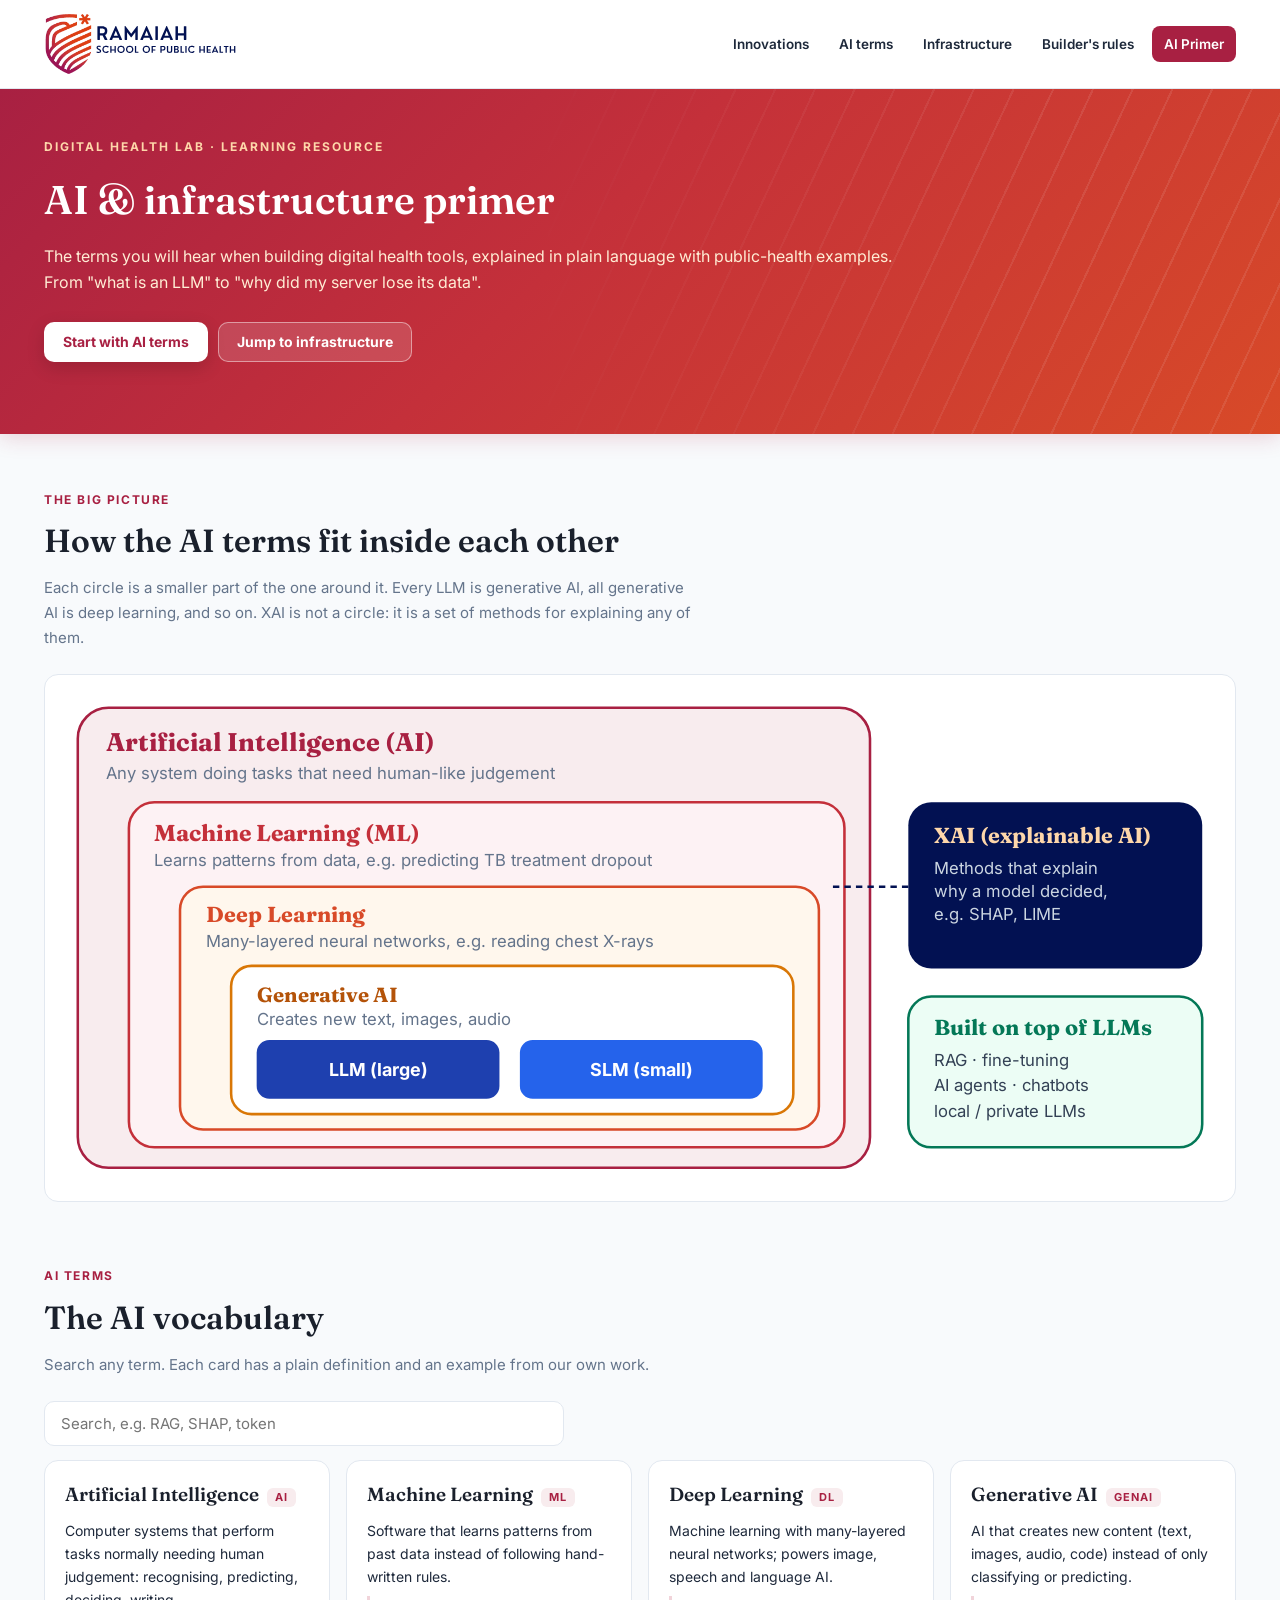
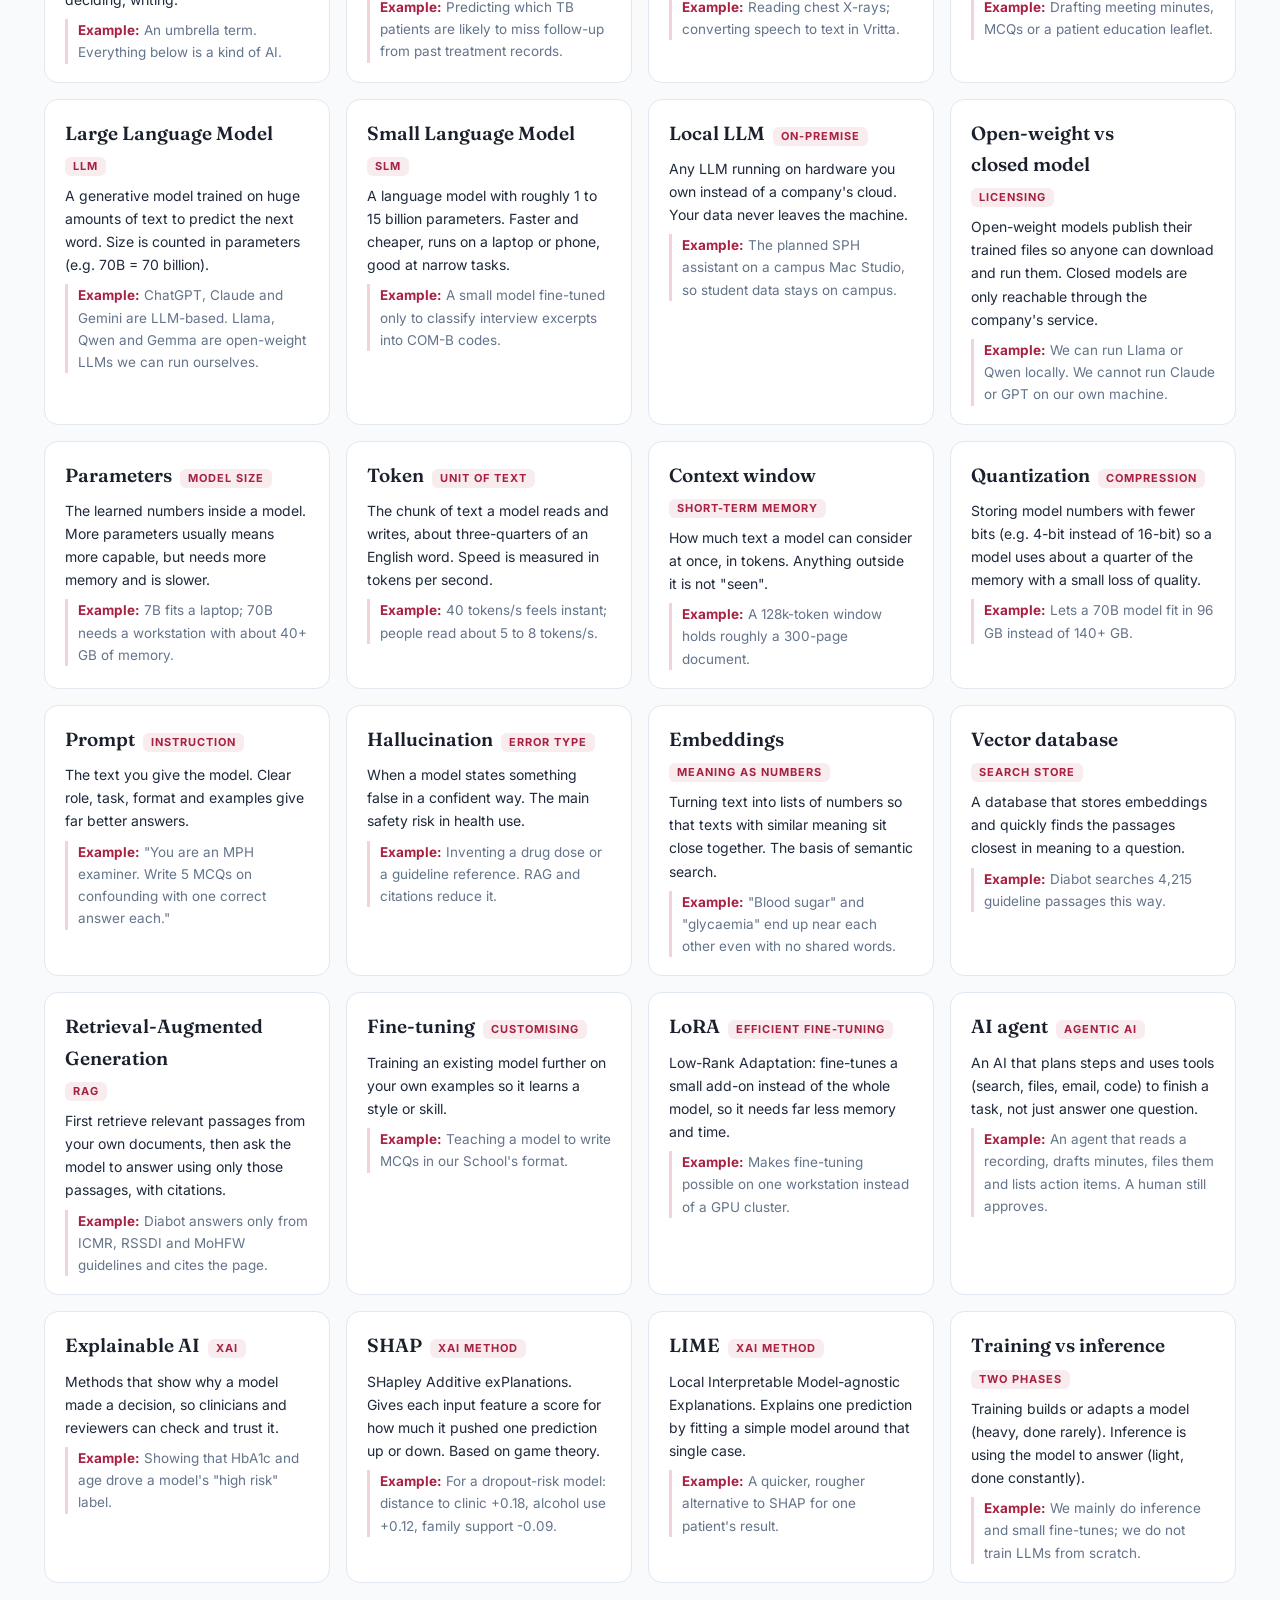
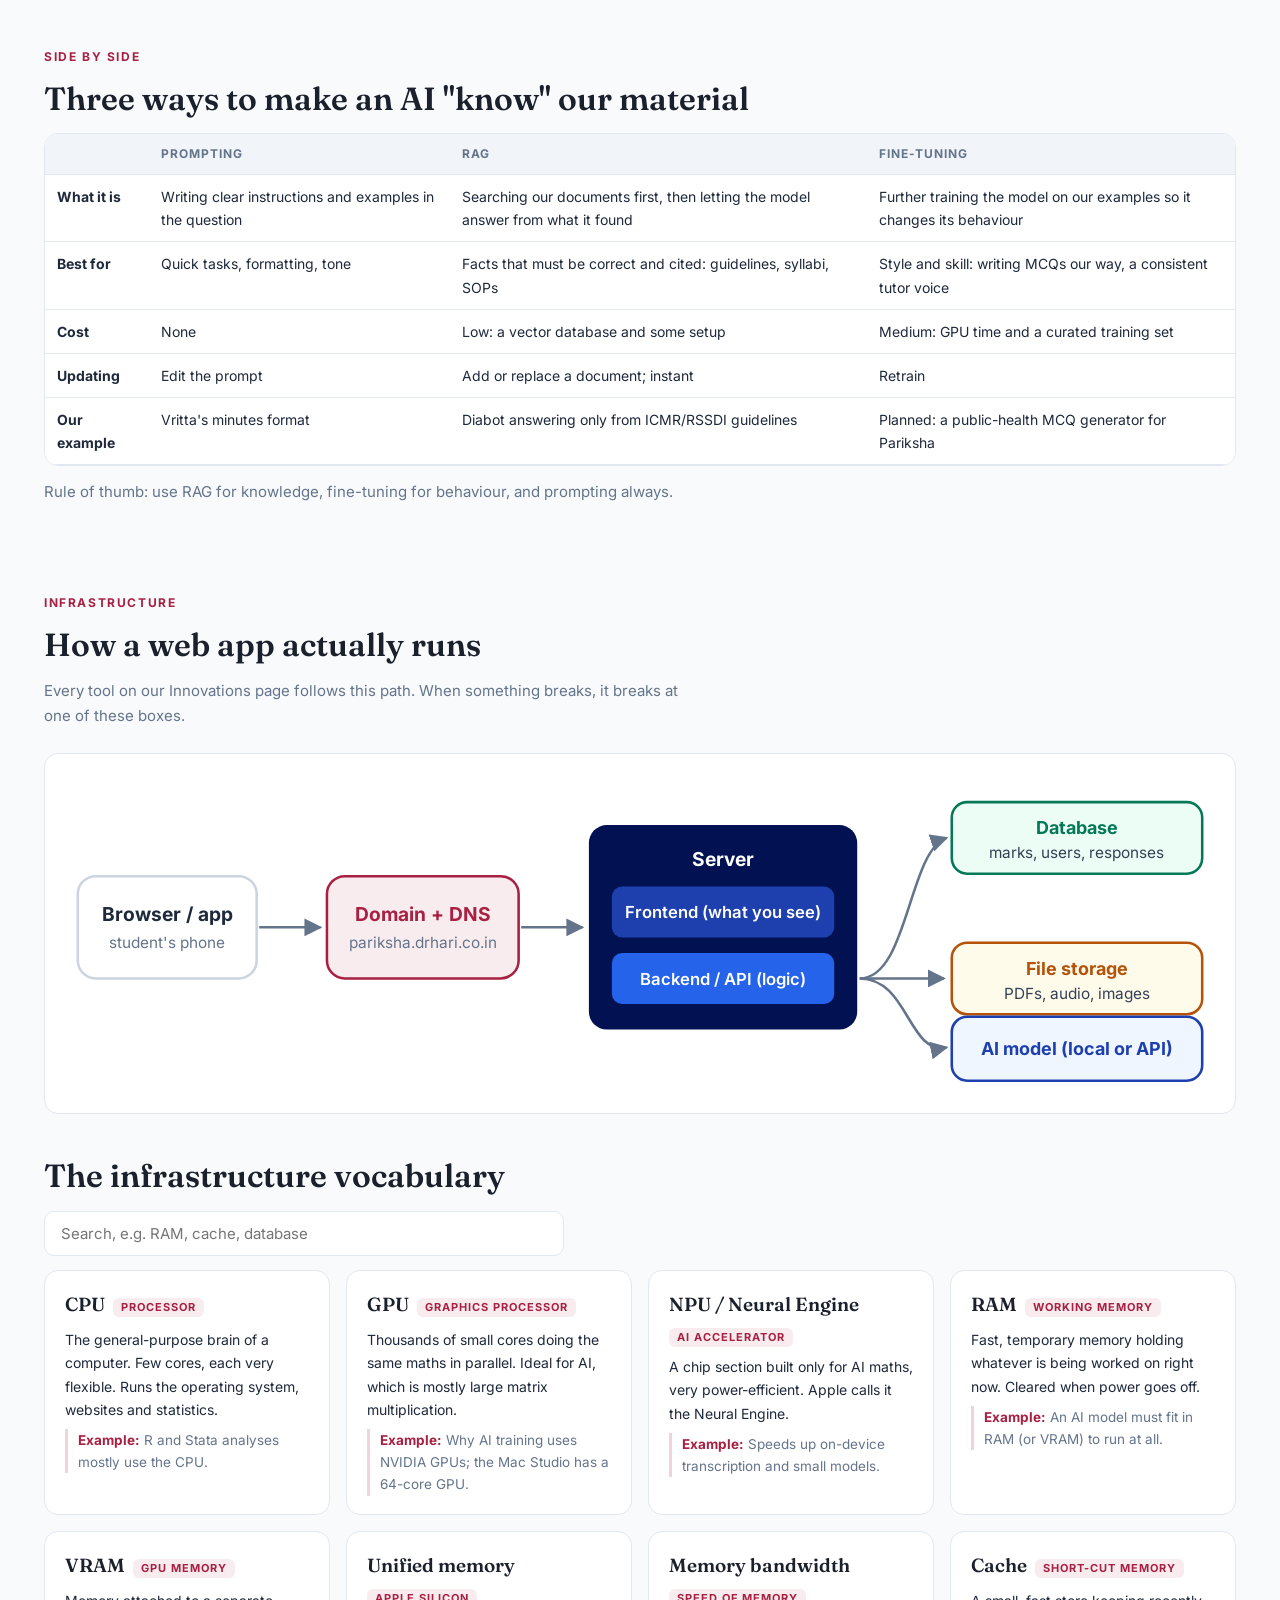
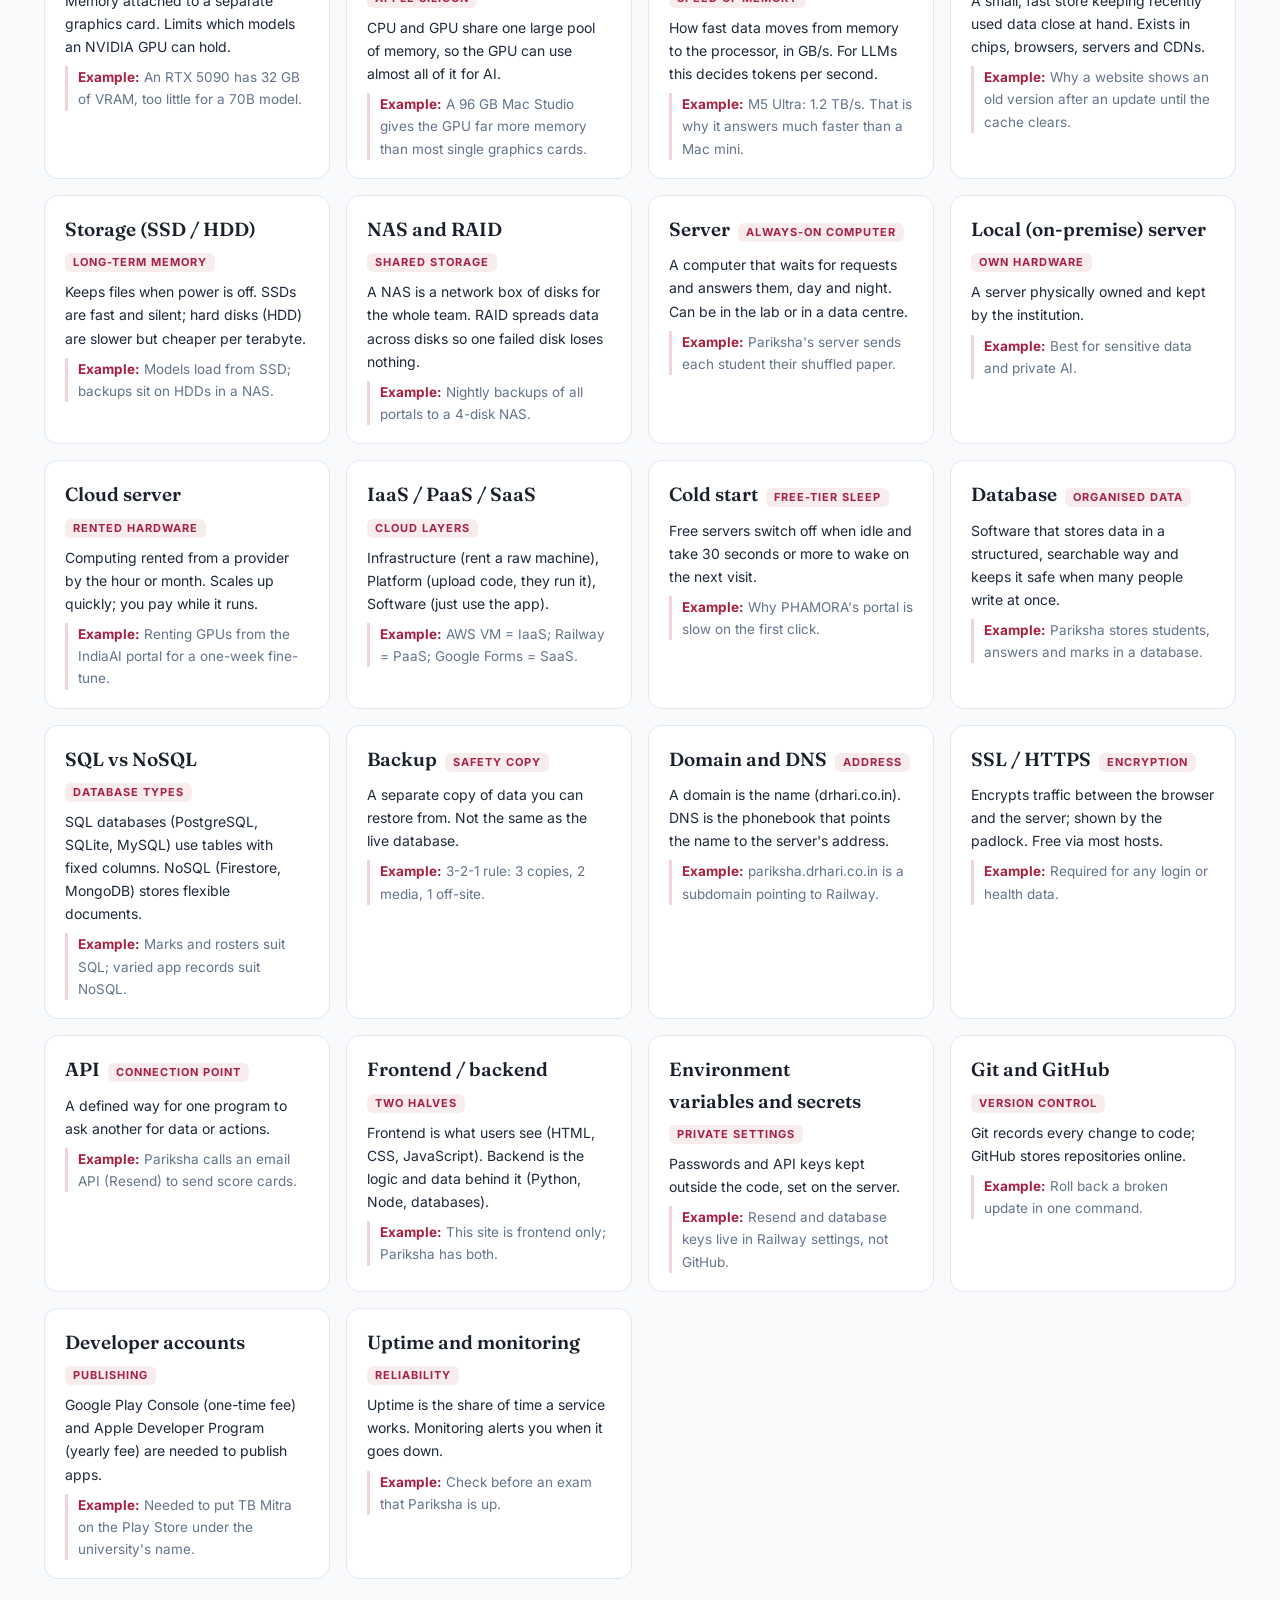
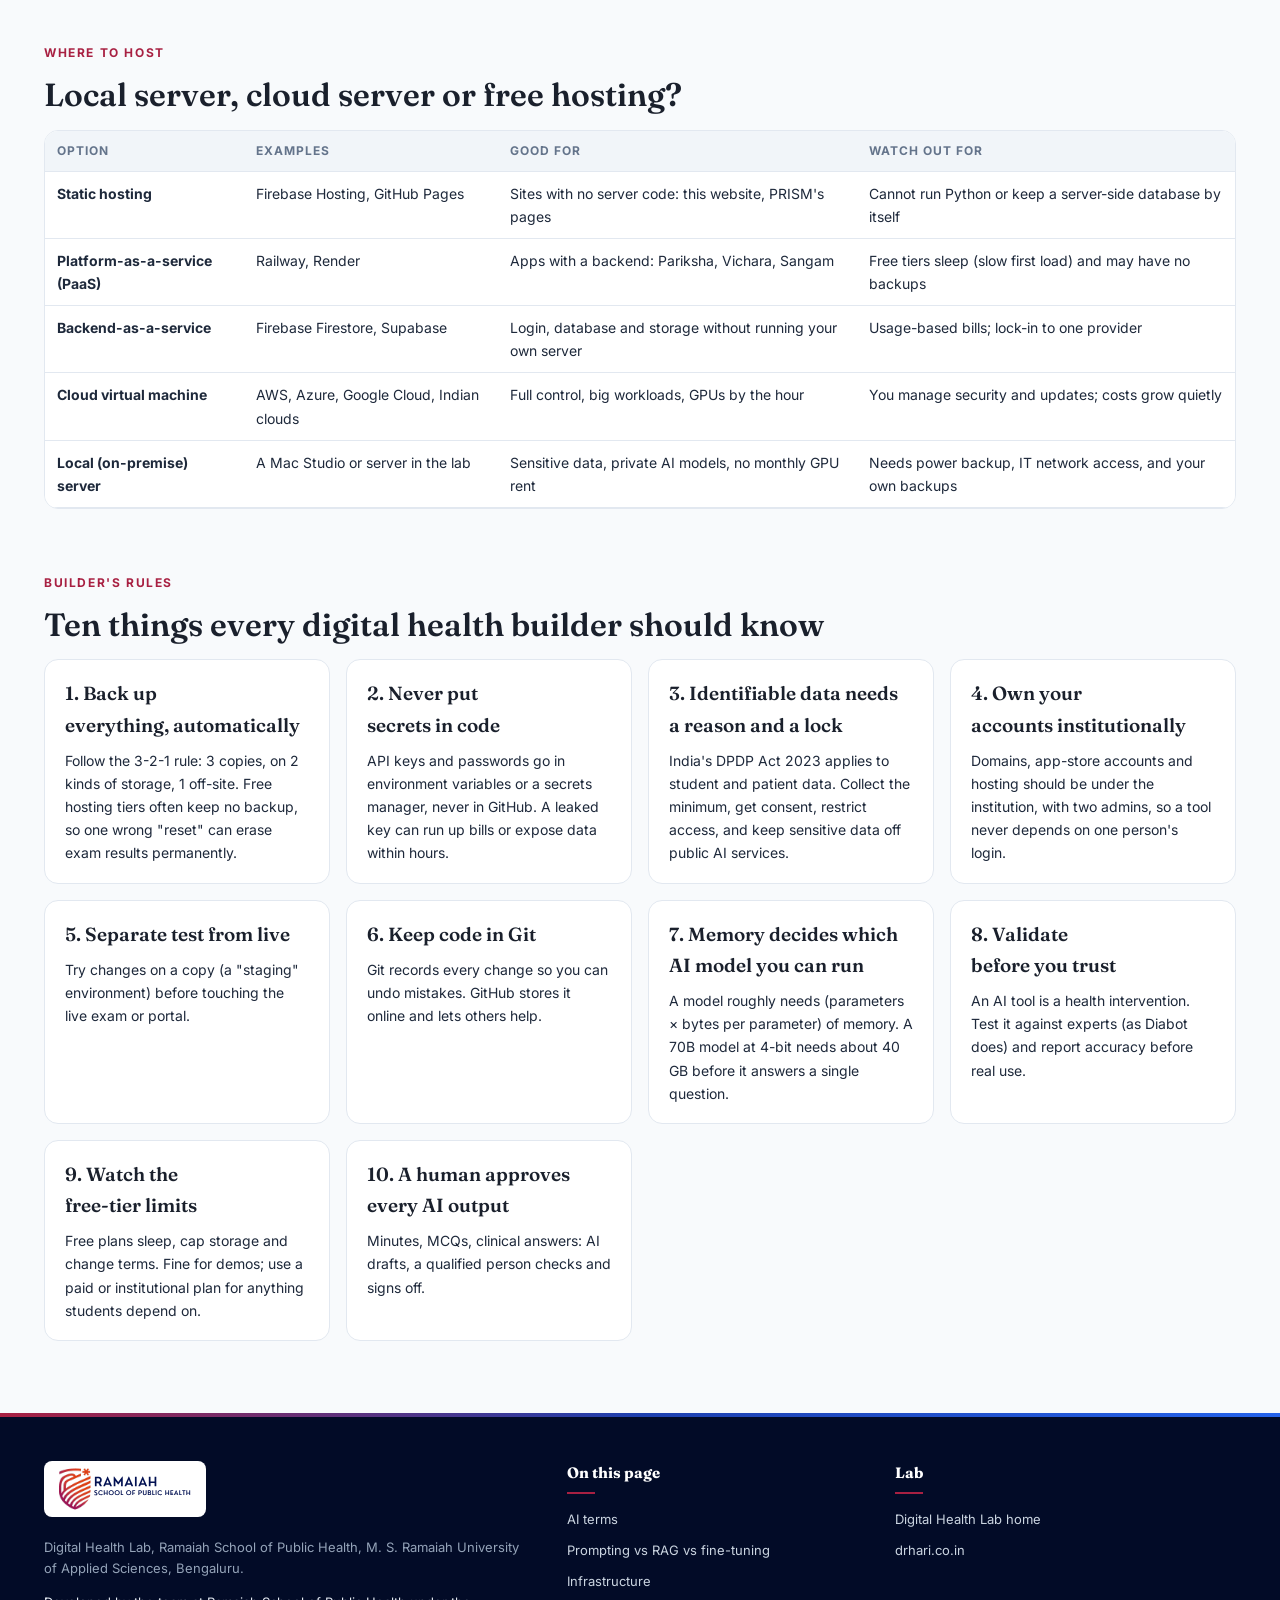
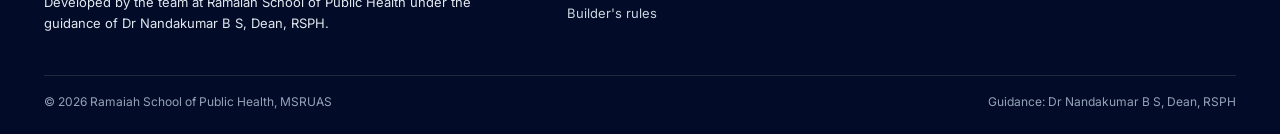
==== commit 81818c2d: "Credit RSPH team and Dean Dr Nandakumar B S Co-Authored-By: Claude Opus 5.5 <noreply@anthropic.com>" ====
--- a/primer.html
+++ b/primer.html
@@ -187,6 +187,7 @@
       <div>
         <img src="rsph_logo.svg" alt="Ramaiah School of Public Health" class="footer-logo-img" onerror="this.onerror=null;this.src='rsph_official_logo.png';" />
         <p class="footer-brand-text">Digital Health Lab, Ramaiah School of Public Health, M. S. Ramaiah University of Applied Sciences, Bengaluru.</p>
+        <p class="footer-brand-text" style="color:#E2E8F0">Developed by the team at Ramaiah School of Public Health under the guidance of Dr Nandakumar B S, Dean, RSPH.</p>
       </div>
       <div>
         <div class="footer-heading">On this page</div>
@@ -205,7 +206,7 @@
         </ul>
       </div>
     </div>
-    <div class="footer-bottom"><span>© 2026 Ramaiah School of Public Health, MSRUAS</span><span>Built in-house by the Digital Health Lab</span></div>
+    <div class="footer-bottom"><span>© 2026 Ramaiah School of Public Health, MSRUAS</span><span>Guidance: Dr Nandakumar B S, Dean, RSPH</span></div>
   </div>
 </footer>
 
--- a/styles.css
+++ b/styles.css
@@ -72,6 +72,7 @@
 @keyframes heroIconFloat { 0%,100% { transform: translateY(0) rotate(0); } 50% { transform: translateY(-5px) rotate(-1.5deg); } }
 @keyframes heroSparkleTwinkle { 0%,100% { opacity: 0; transform: scale(.4) rotate(0); } 50% { opacity: 1; transform: scale(1) rotate(20deg); } }
 .hero-sub { font-size: 16px; color: #FFEDD5; max-width: 860px; margin-bottom: 26px; }
+.hero-credit { display: inline-block; font-size: 13.5px; font-weight: 600; color: #fff; background: rgba(2,17,82,.28); border: 1px solid rgba(255,255,255,.3); padding: 8px 14px; border-radius: 8px; margin: -10px 0 22px; }
 .hero-actions { display: flex; gap: 10px; flex-wrap: wrap; margin-bottom: 28px; }
 .btn { display: inline-flex; align-items: center; gap: 8px; font: 700 14px/1 'Inter', sans-serif; padding: 12px 18px; border-radius: 10px; text-decoration: none; border: 1px solid transparent; cursor: pointer; transition: transform .15s, box-shadow .15s, background .15s; }
 .btn:hover { transform: translateY(-2px); }
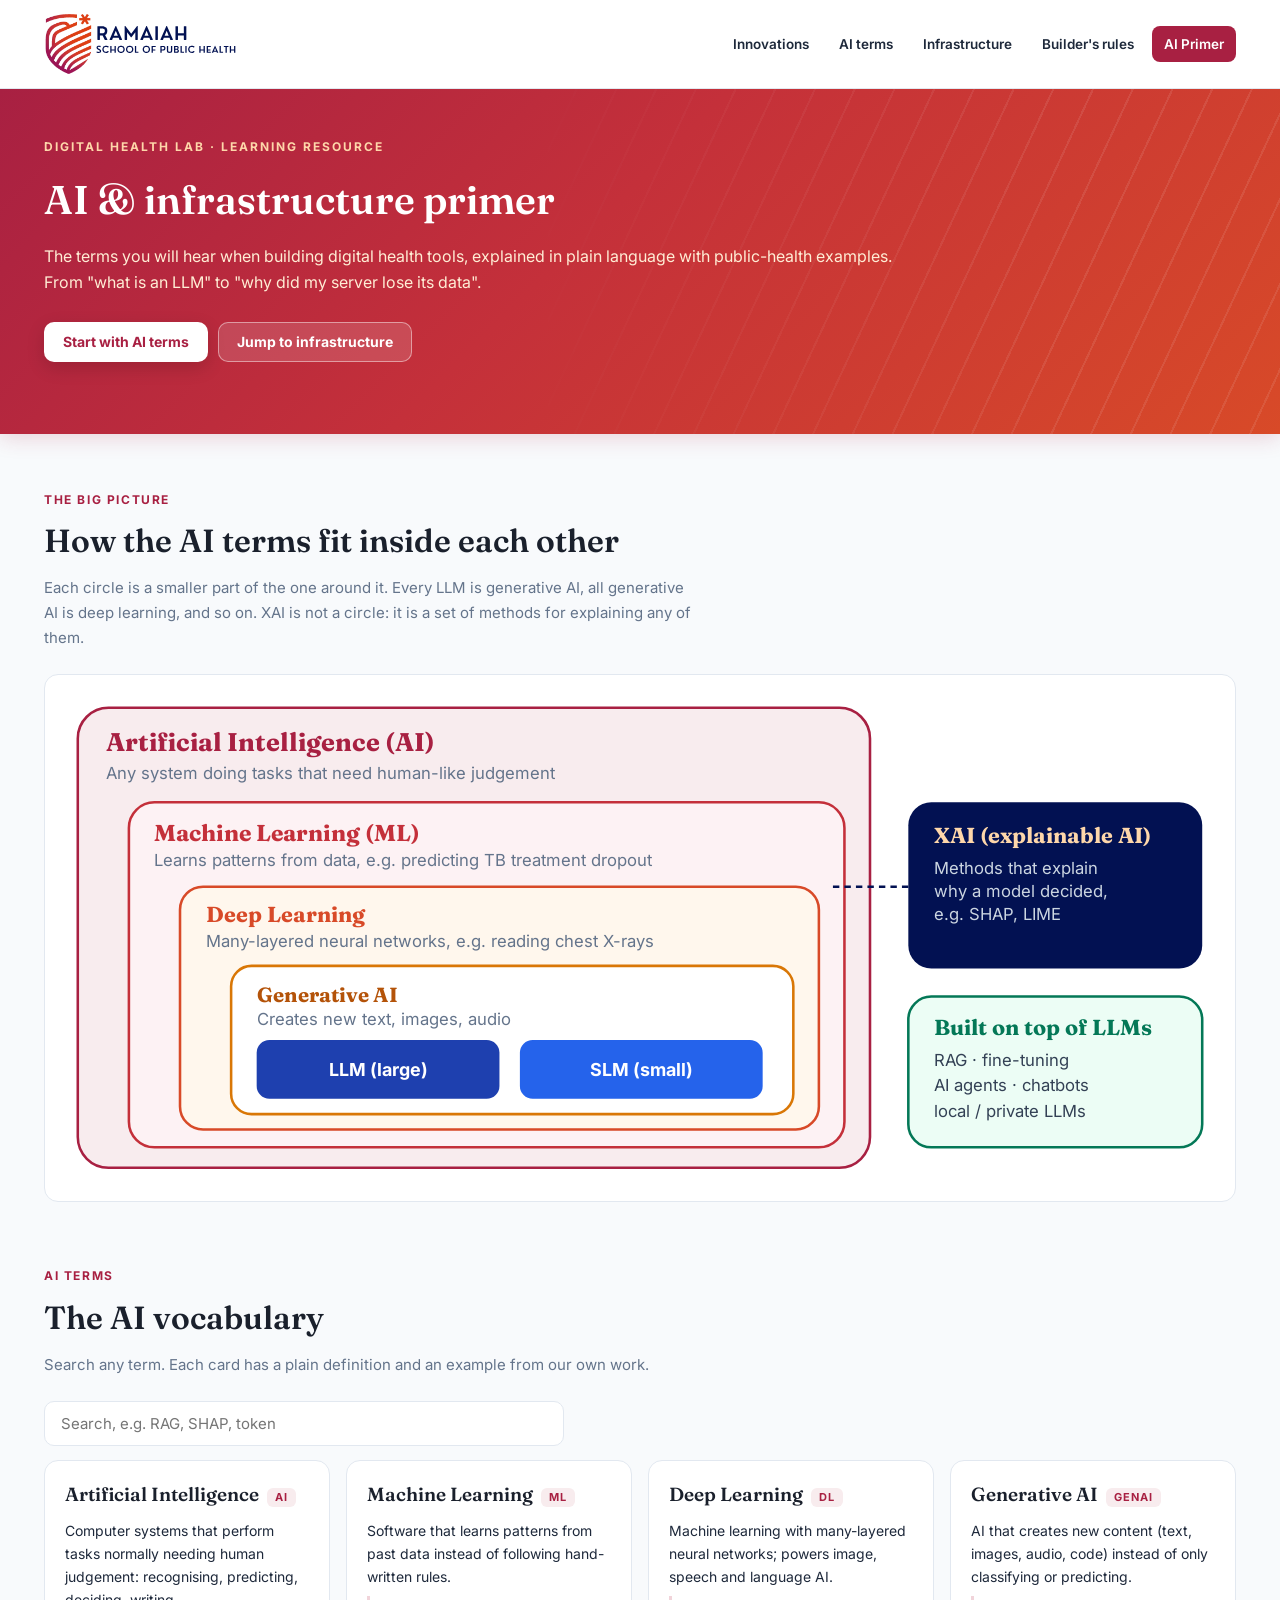
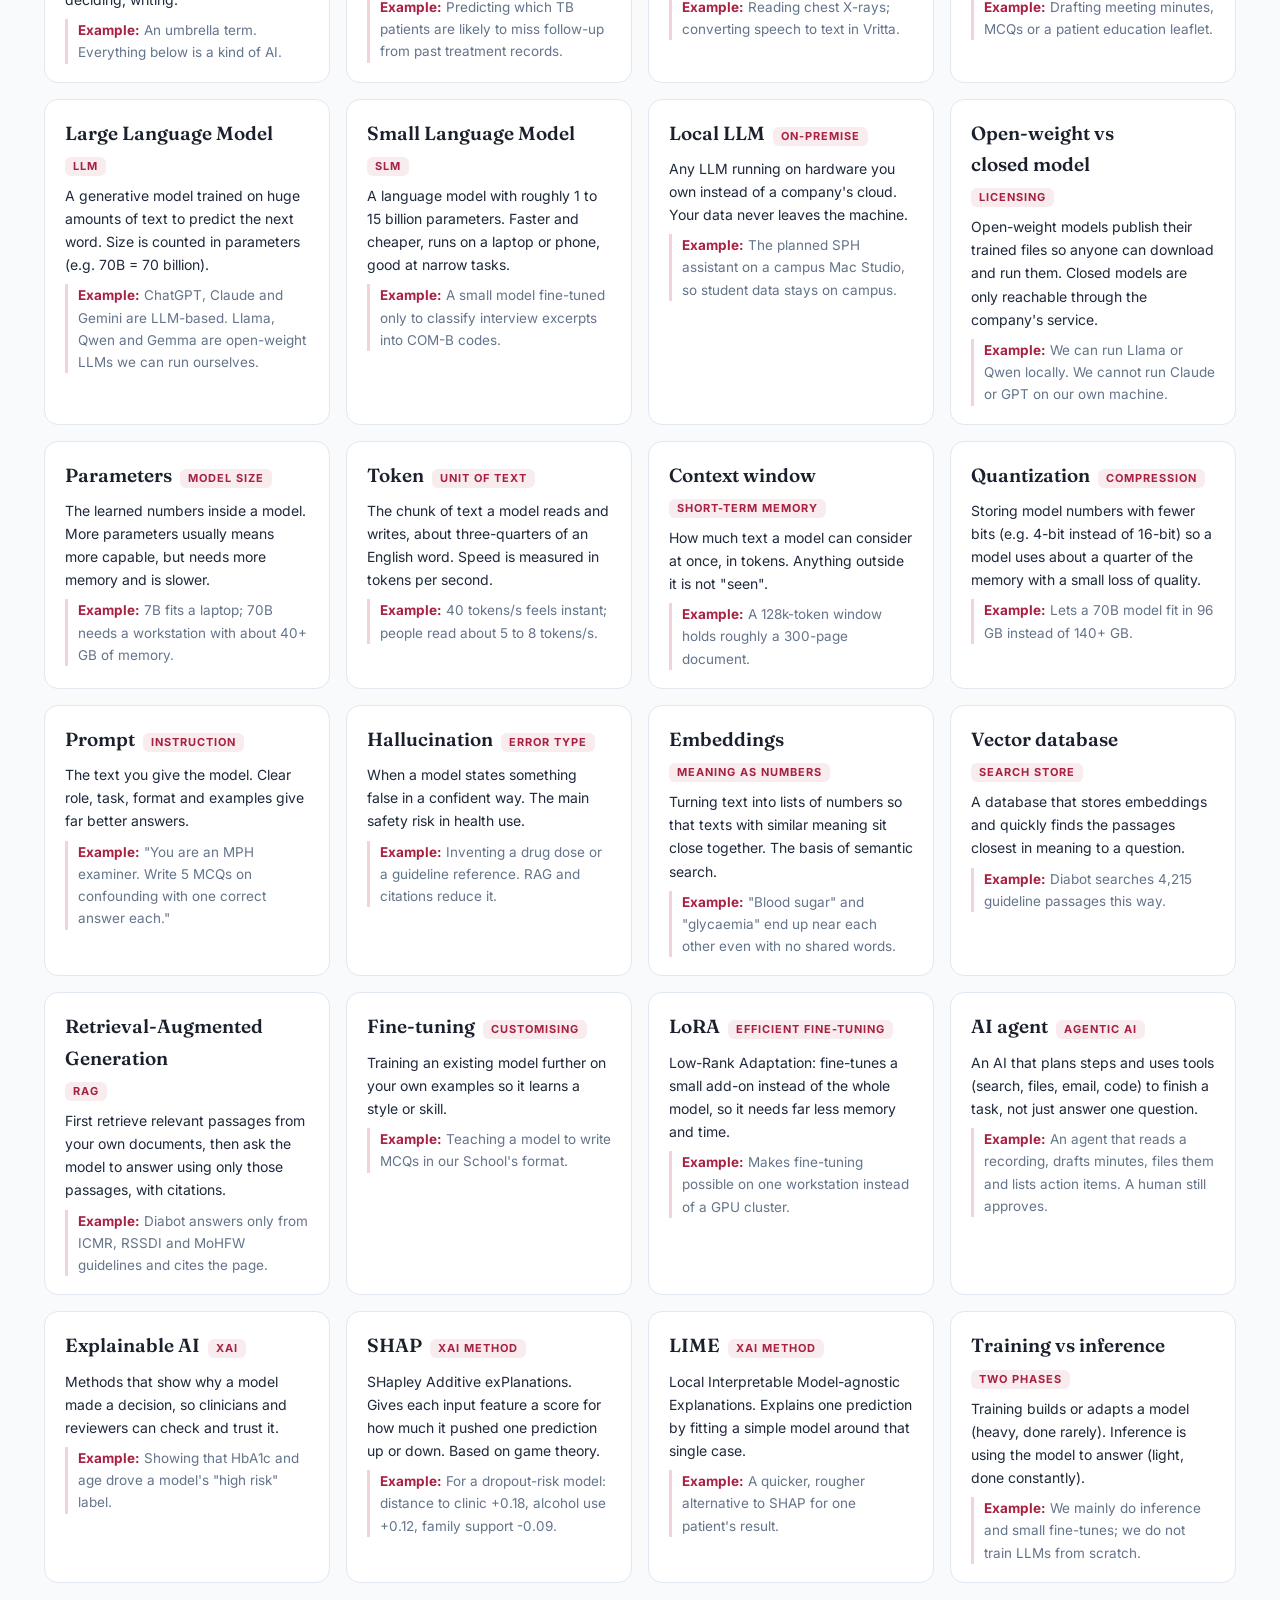
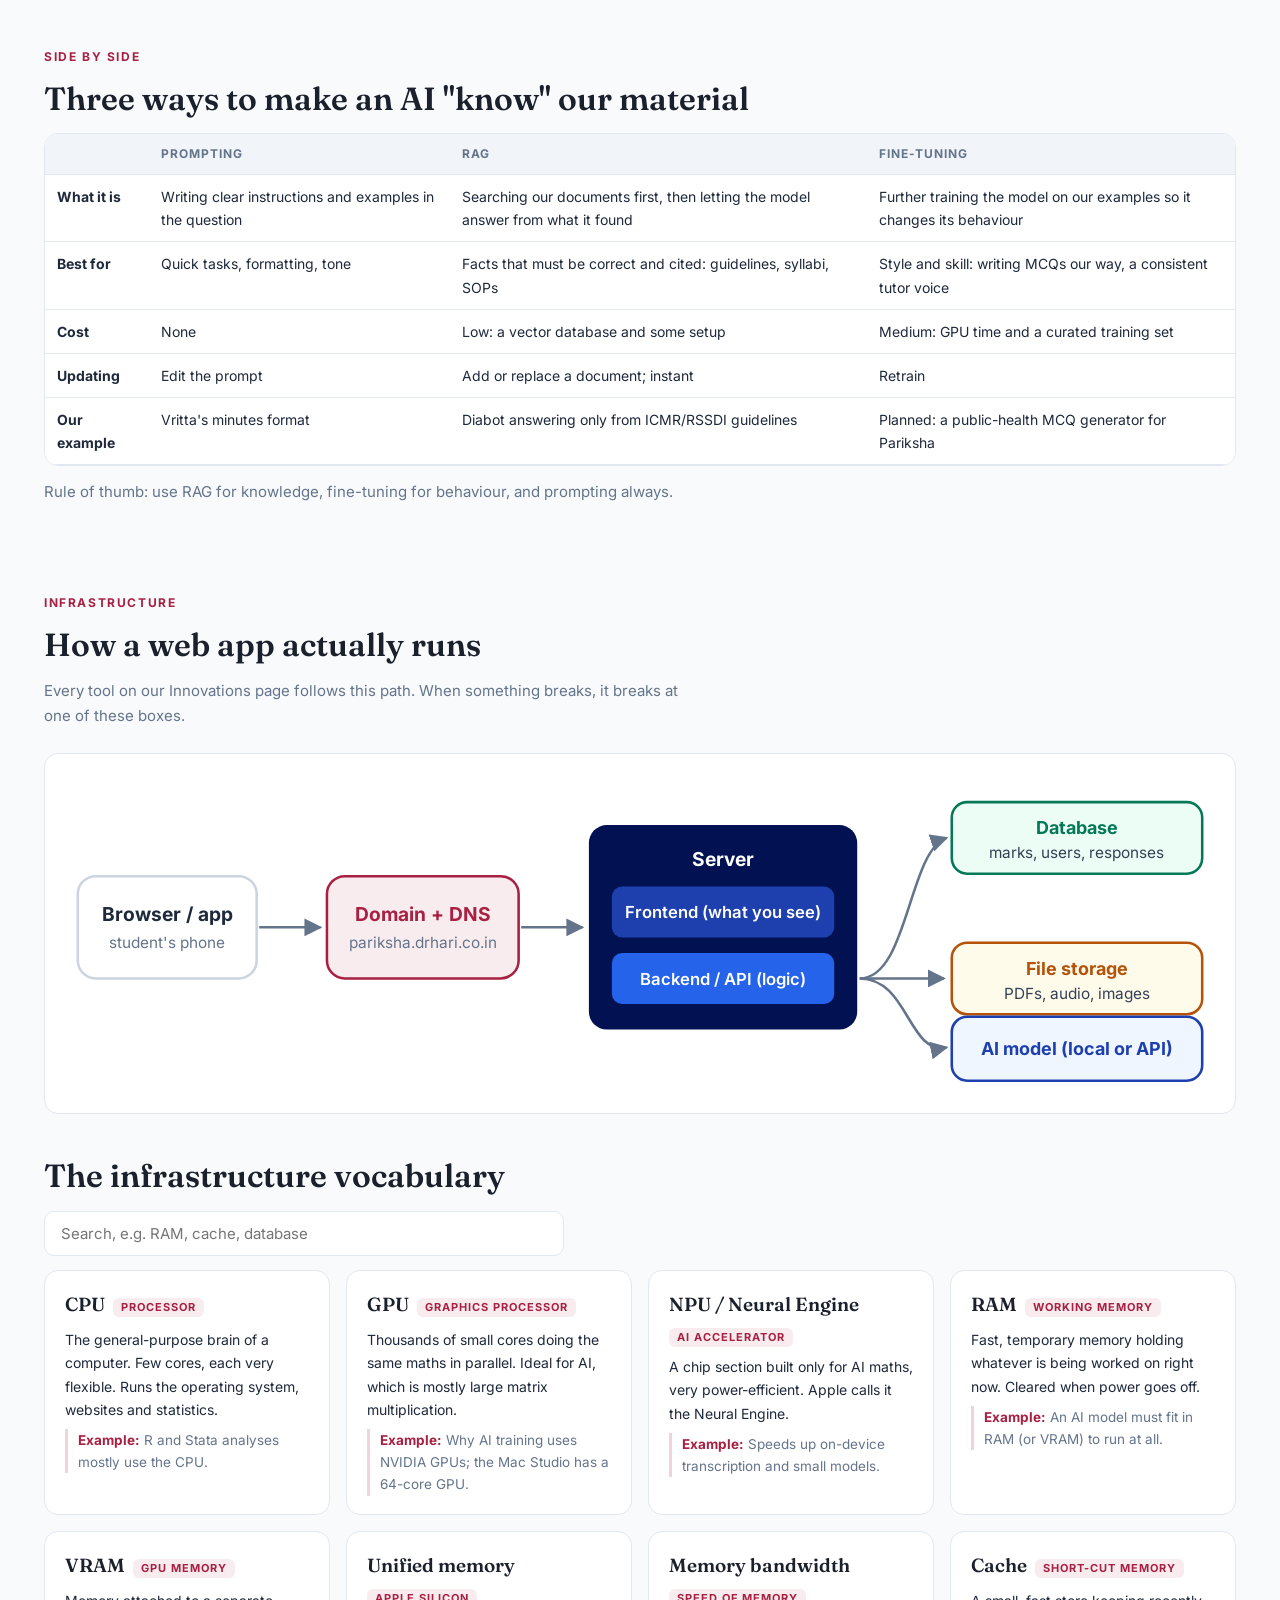
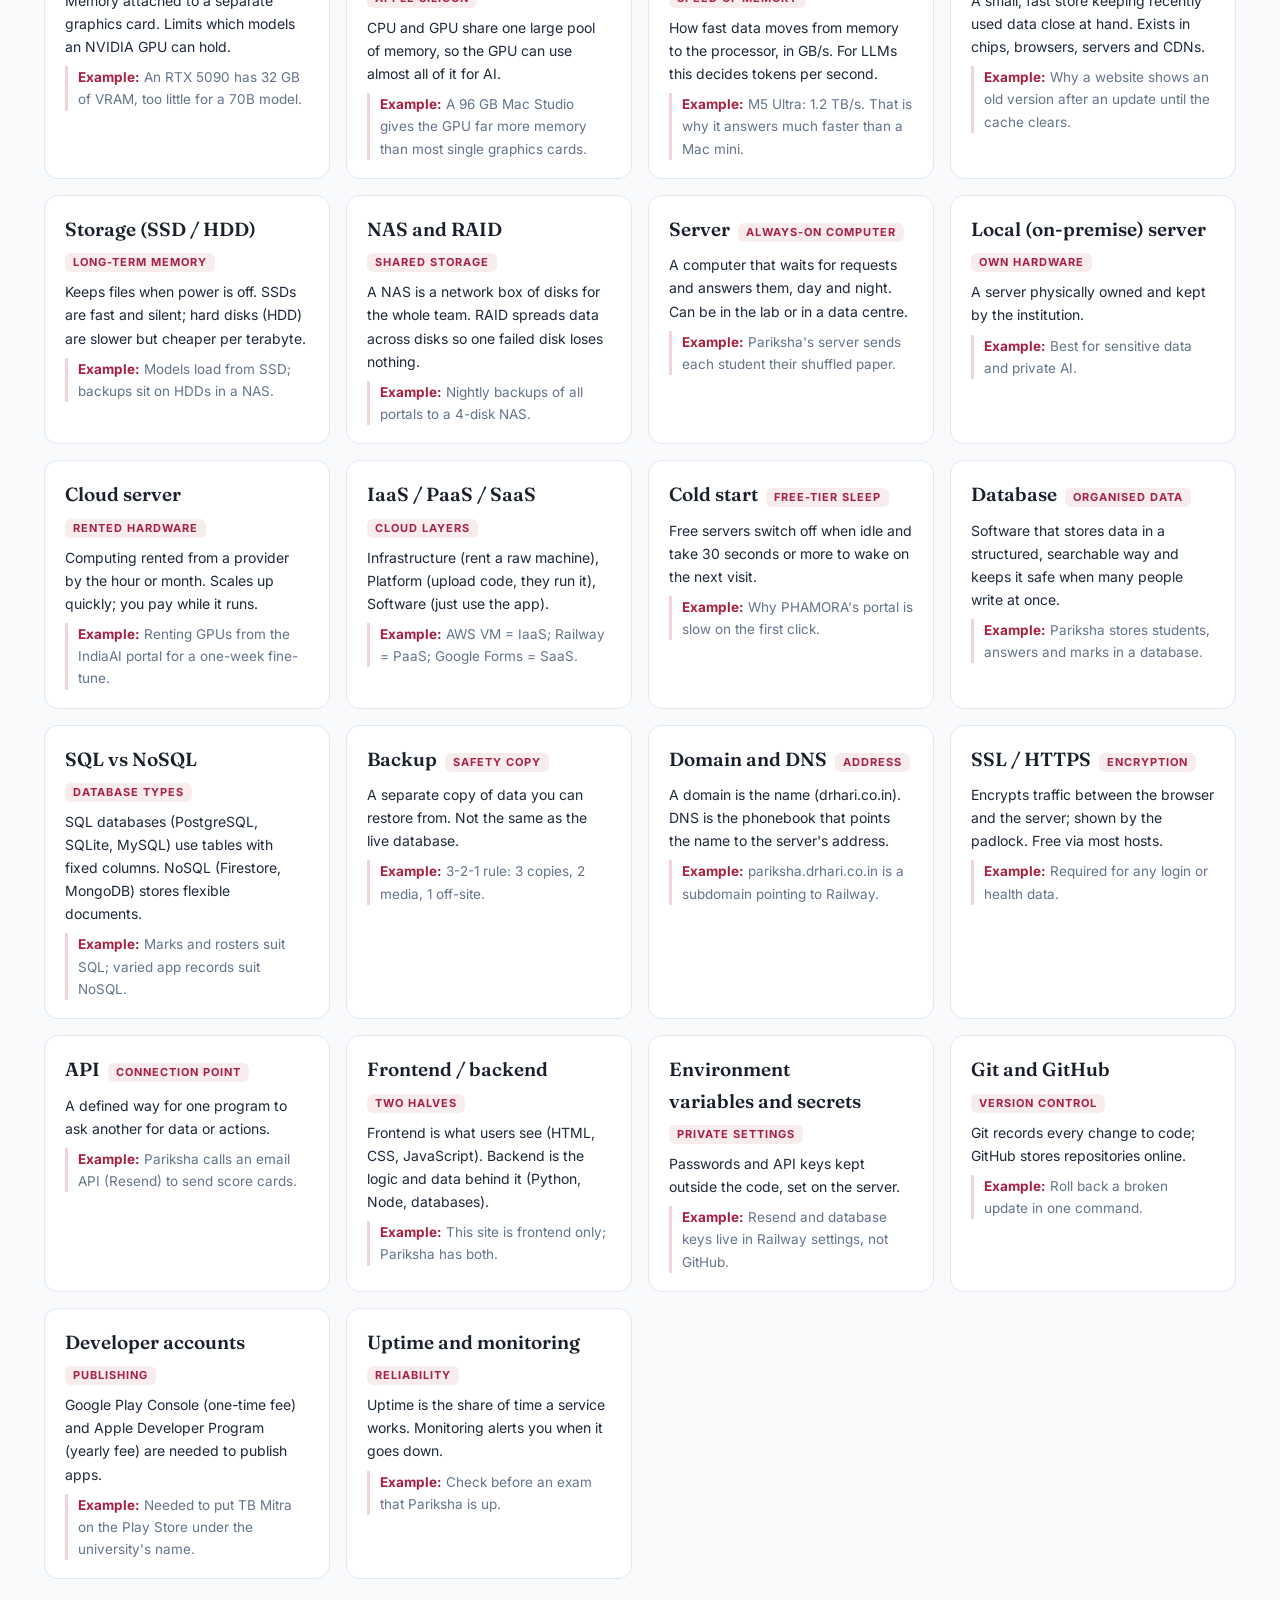
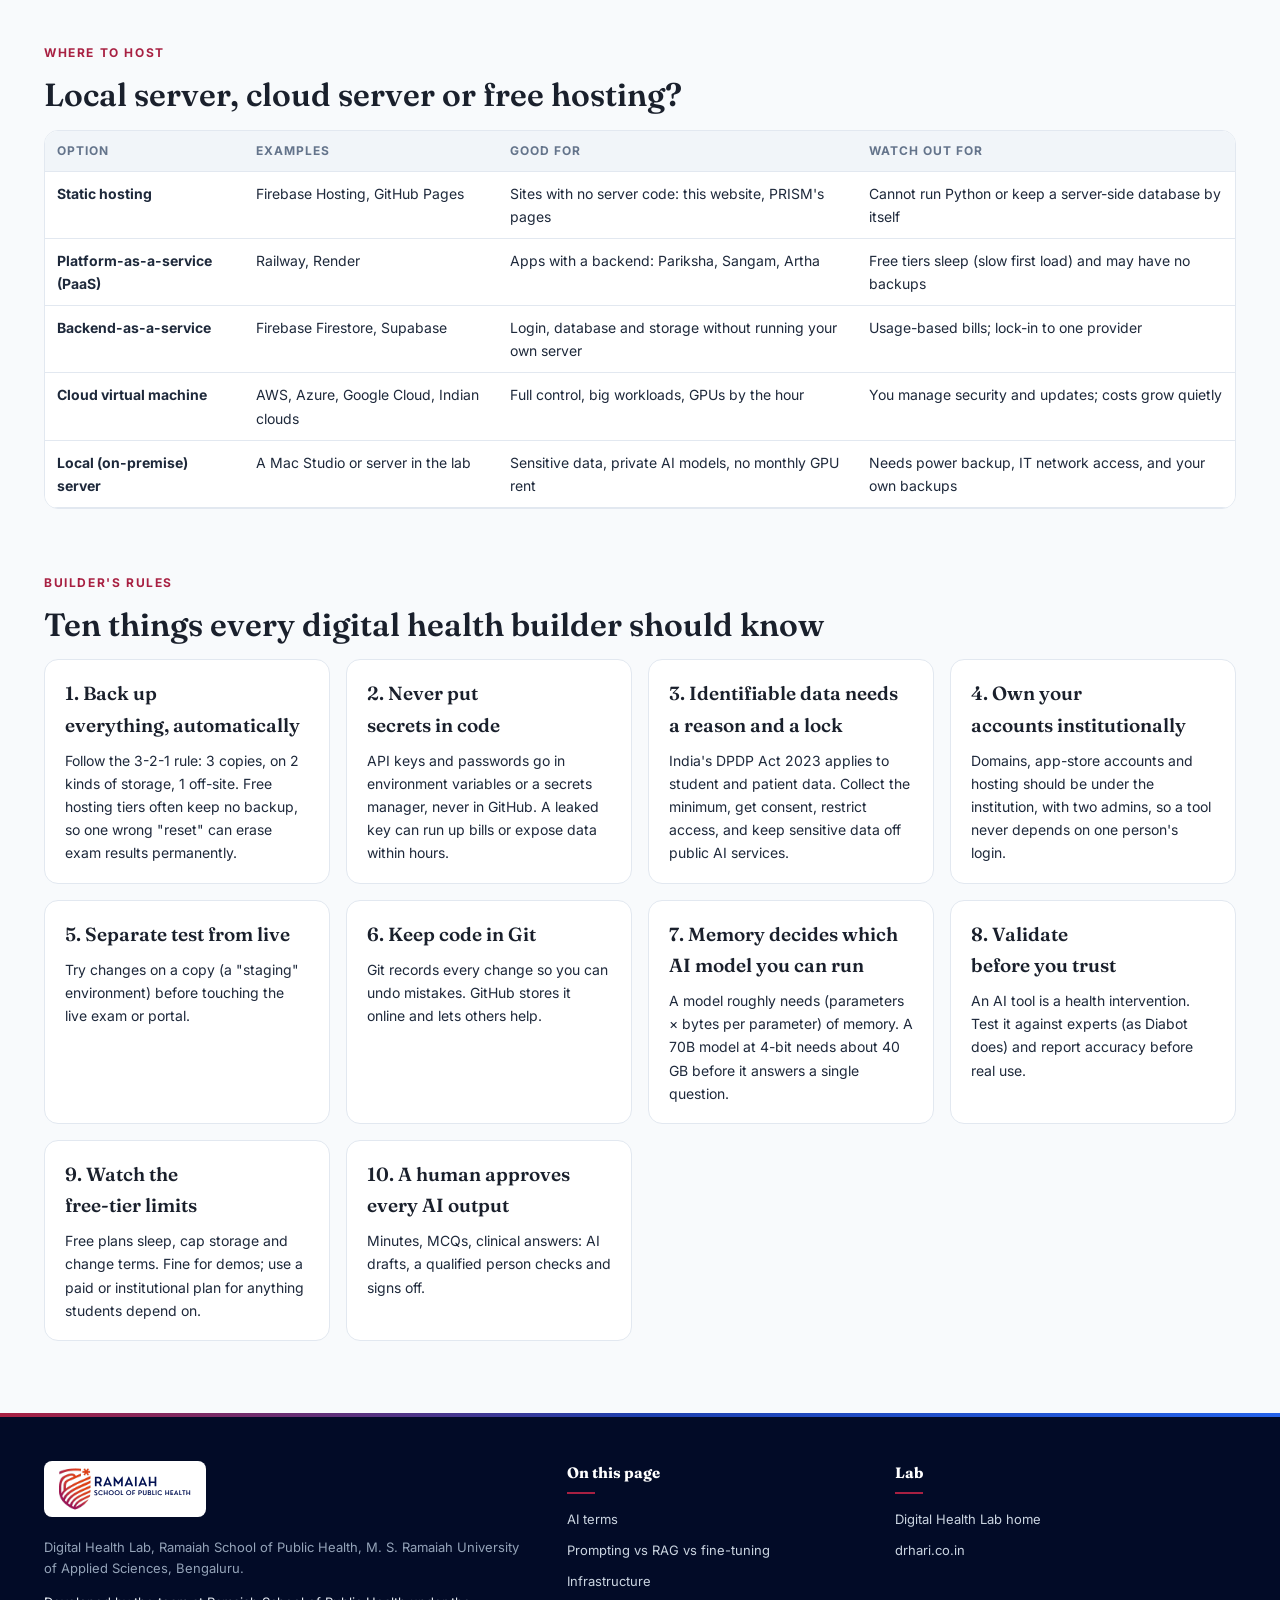
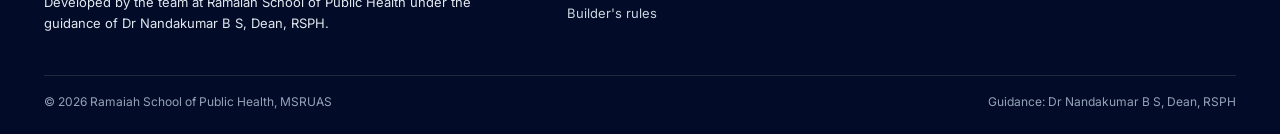
==== commit 794c2391: "Remove Pramana and Vichara from the site Co-Authored-By: Claude Opus 5.5 <noreply@anthropic.com>" ====
--- a/primer.html
+++ b/primer.html
@@ -153,7 +153,7 @@
       <thead><tr><th>Option</th><th>Examples</th><th>Good for</th><th>Watch out for</th></tr></thead>
       <tbody>
         <tr><td><b>Static hosting</b></td><td>Firebase Hosting, GitHub Pages</td><td>Sites with no server code: this website, PRISM's pages</td><td>Cannot run Python or keep a server-side database by itself</td></tr>
-        <tr><td><b>Platform-as-a-service (PaaS)</b></td><td>Railway, Render</td><td>Apps with a backend: Pariksha, Vichara, Sangam</td><td>Free tiers sleep (slow first load) and may have no backups</td></tr>
+        <tr><td><b>Platform-as-a-service (PaaS)</b></td><td>Railway, Render</td><td>Apps with a backend: Pariksha, Sangam, Artha</td><td>Free tiers sleep (slow first load) and may have no backups</td></tr>
         <tr><td><b>Backend-as-a-service</b></td><td>Firebase Firestore, Supabase</td><td>Login, database and storage without running your own server</td><td>Usage-based bills; lock-in to one provider</td></tr>
         <tr><td><b>Cloud virtual machine</b></td><td>AWS, Azure, Google Cloud, Indian clouds</td><td>Full control, big workloads, GPUs by the hour</td><td>You manage security and updates; costs grow quietly</td></tr>
         <tr><td><b>Local (on-premise) server</b></td><td>A Mac Studio or server in the lab</td><td>Sensitive data, private AI models, no monthly GPU rent</td><td>Needs power backup, IT network access, and your own backups</td></tr>
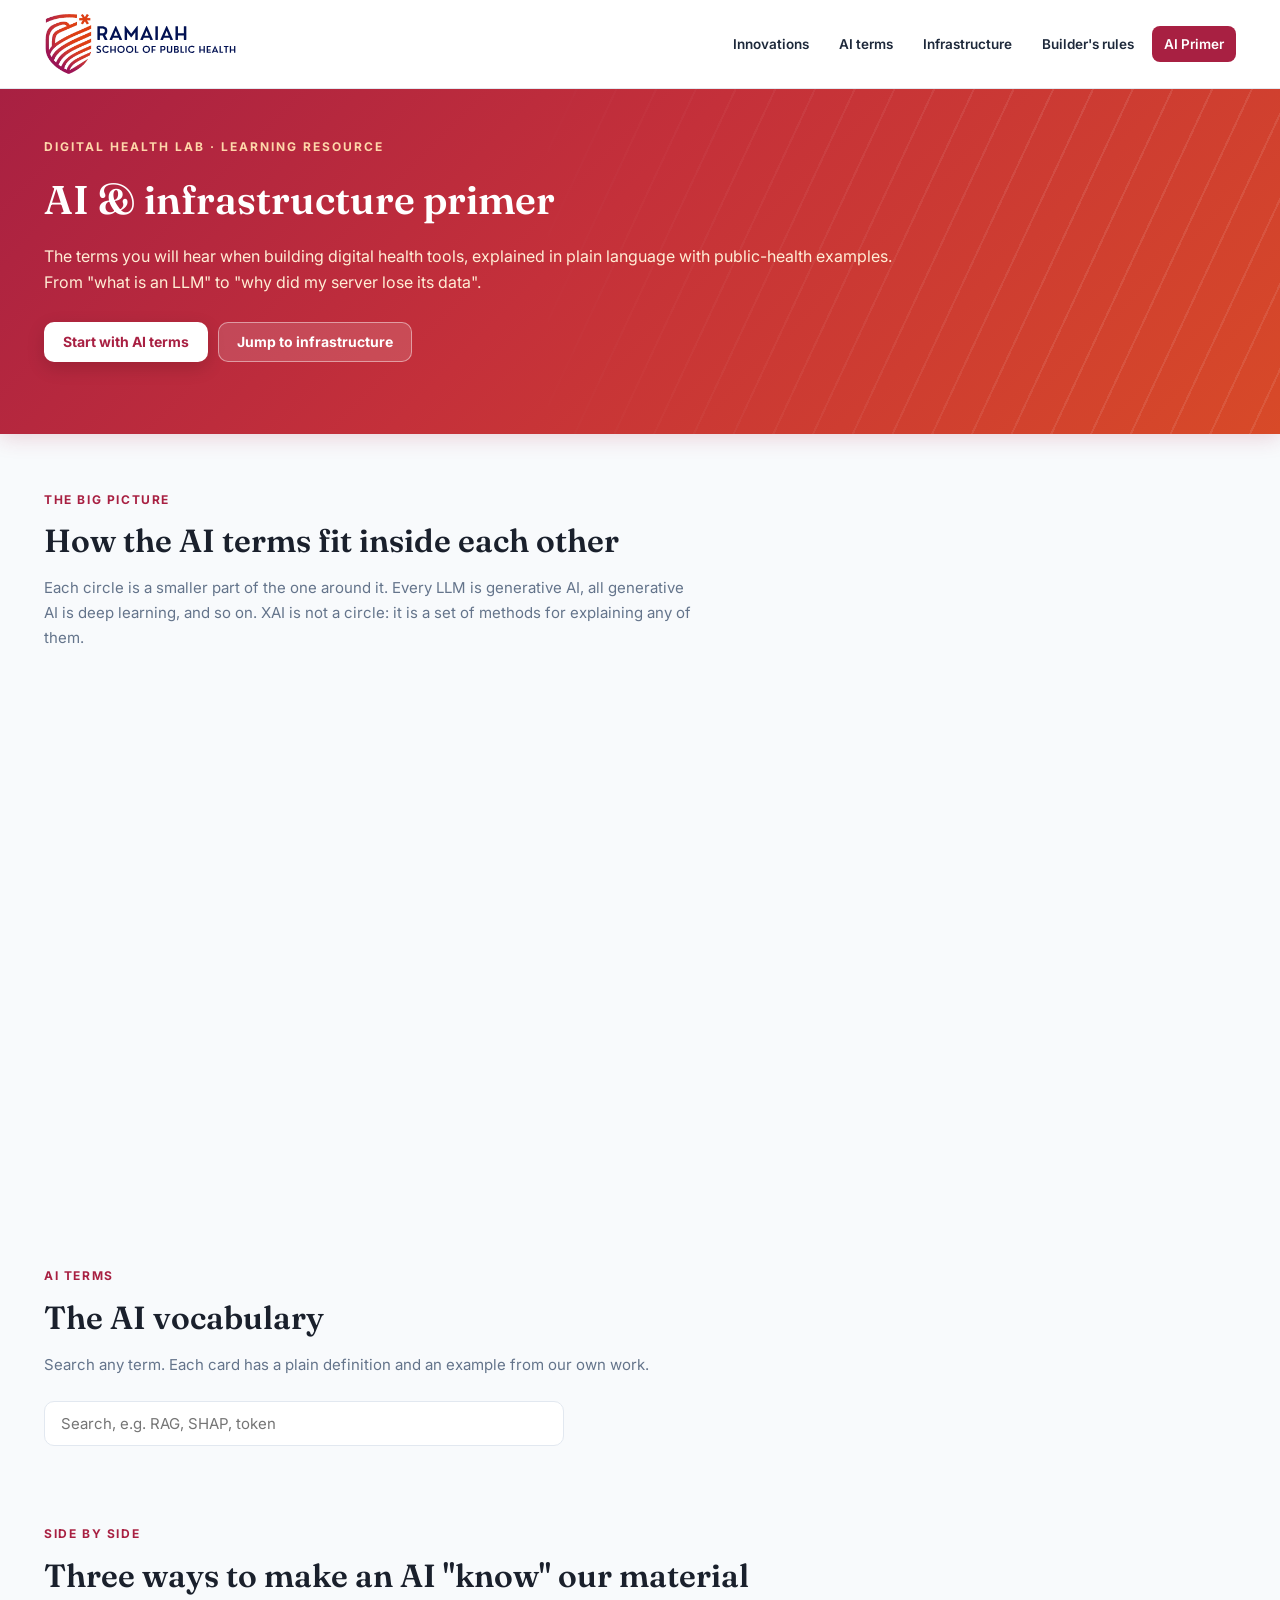
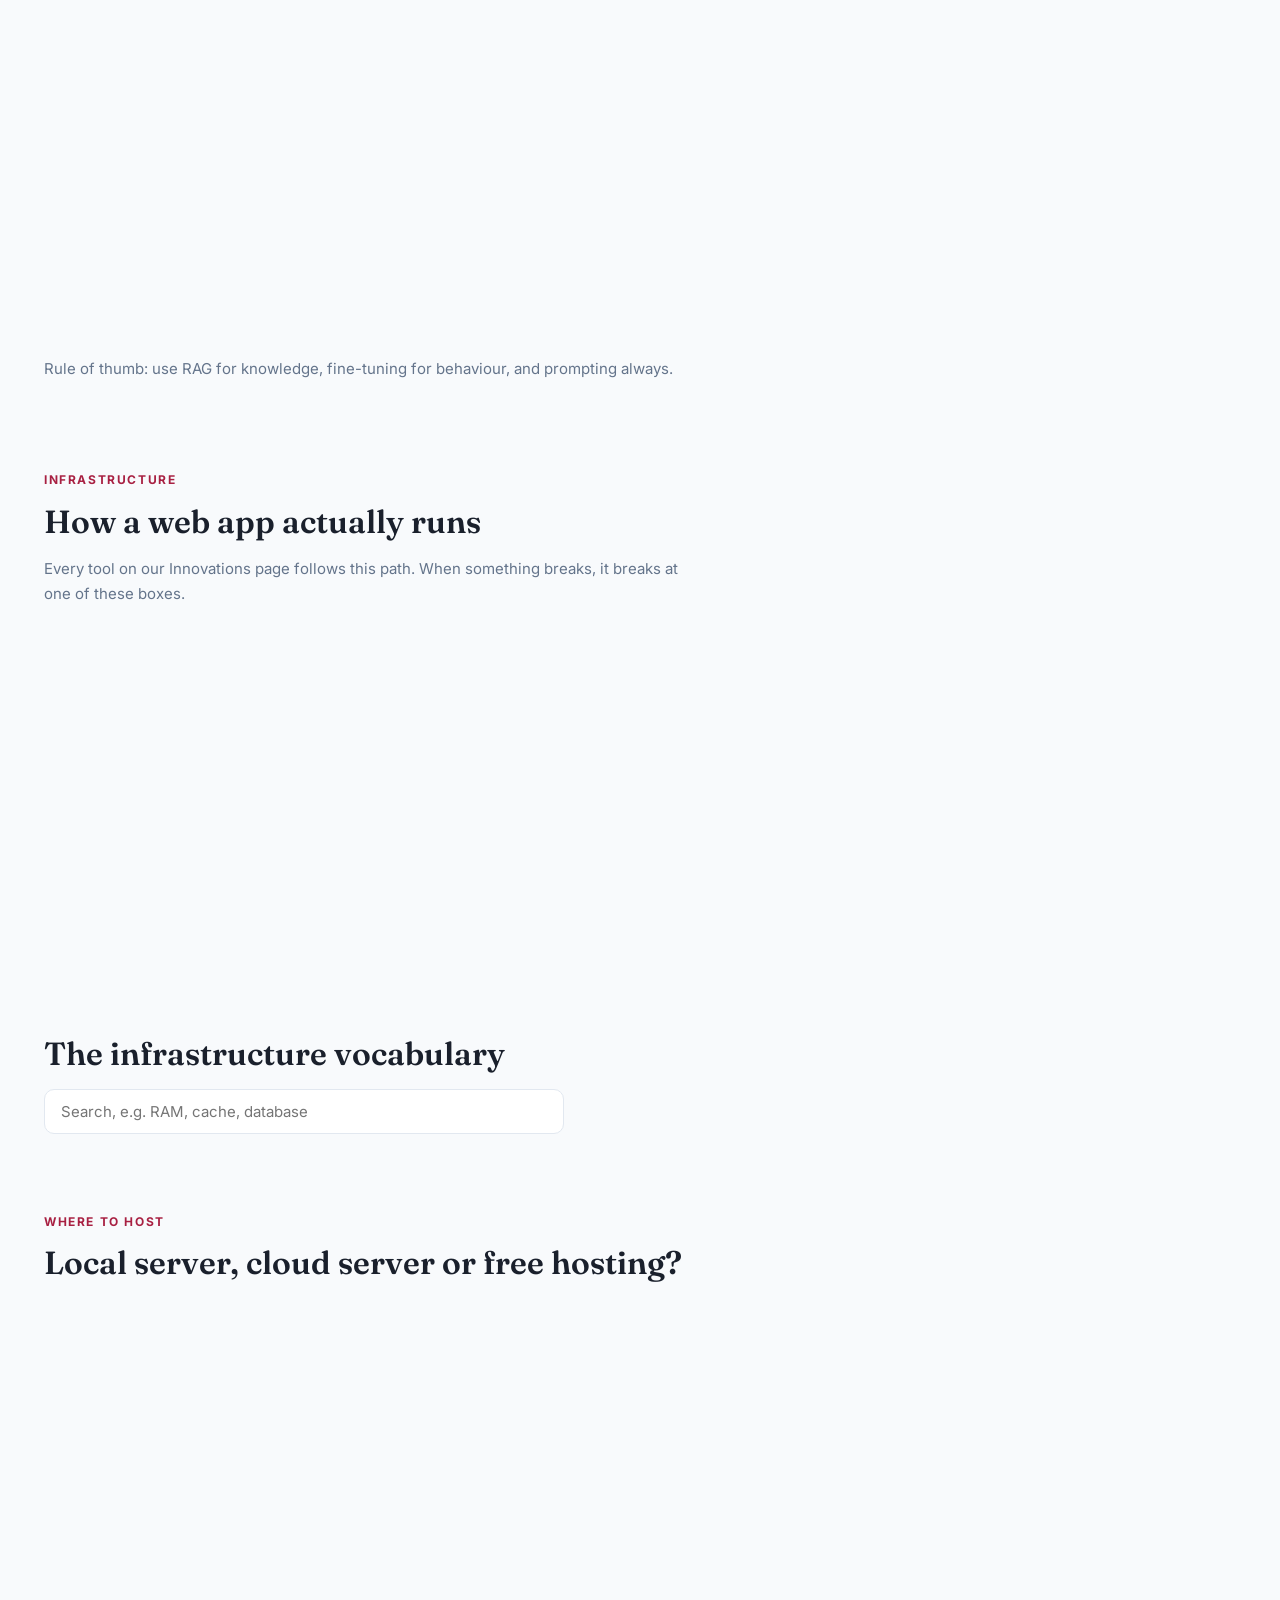
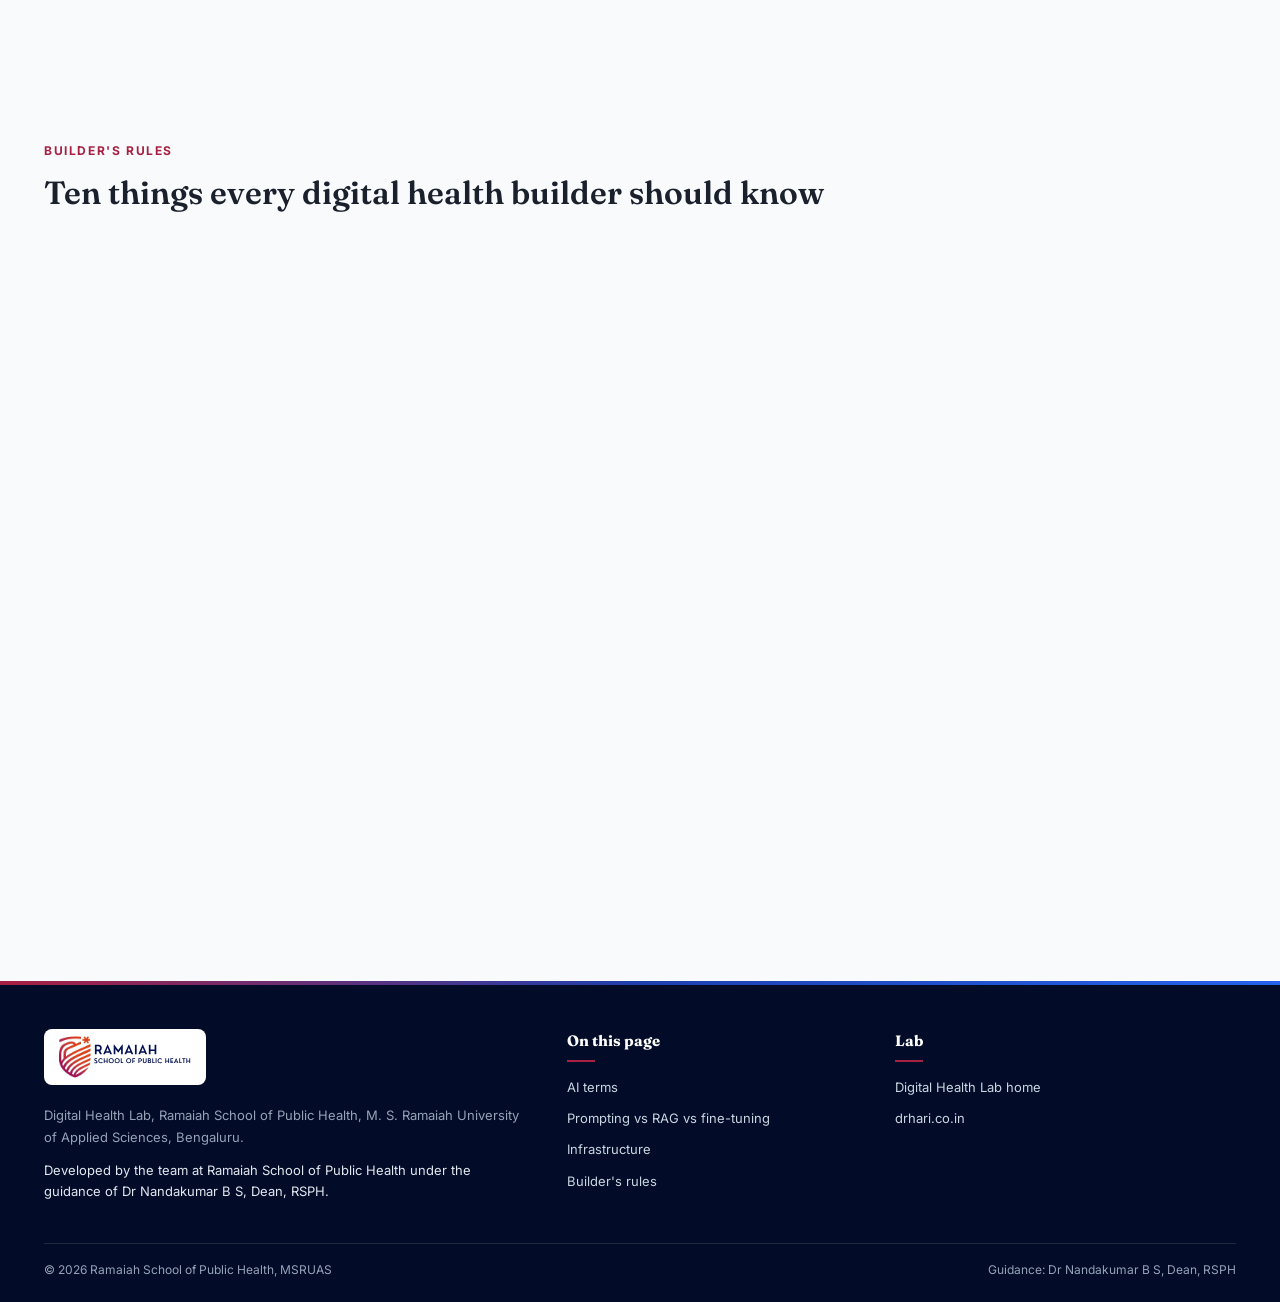
==== commit 565b257b: "Match site to final plan: DGX Spark and Mac mini Co-Authored-By: Claude Opus 5.5 <noreply@anthropic." ====
--- a/primer.html
+++ b/primer.html
@@ -156,7 +156,7 @@
         <tr><td><b>Platform-as-a-service (PaaS)</b></td><td>Railway, Render</td><td>Apps with a backend: Pariksha, Sangam, Artha</td><td>Free tiers sleep (slow first load) and may have no backups</td></tr>
         <tr><td><b>Backend-as-a-service</b></td><td>Firebase Firestore, Supabase</td><td>Login, database and storage without running your own server</td><td>Usage-based bills; lock-in to one provider</td></tr>
         <tr><td><b>Cloud virtual machine</b></td><td>AWS, Azure, Google Cloud, Indian clouds</td><td>Full control, big workloads, GPUs by the hour</td><td>You manage security and updates; costs grow quietly</td></tr>
-        <tr><td><b>Local (on-premise) server</b></td><td>A Mac Studio or server in the lab</td><td>Sensitive data, private AI models, no monthly GPU rent</td><td>Needs power backup, IT network access, and your own backups</td></tr>
+        <tr><td><b>Local (on-premise) server</b></td><td>The lab's DGX Spark and Mac mini servers</td><td>Sensitive data, private AI models, no monthly GPU rent</td><td>Needs power backup, IT network access, and your own backups</td></tr>
       </tbody>
     </table>
   </div>
@@ -218,12 +218,12 @@
   ['Generative AI','GenAI','AI that creates new content (text, images, audio, code) instead of only classifying or predicting.','Drafting meeting minutes, MCQs or a patient education leaflet.'],
   ['Large Language Model','LLM','A generative model trained on huge amounts of text to predict the next word. Size is counted in parameters (e.g. 70B = 70 billion).','ChatGPT, Claude and Gemini are LLM-based. Llama, Qwen and Gemma are open-weight LLMs we can run ourselves.'],
   ['Small Language Model','SLM','A language model with roughly 1 to 15 billion parameters. Faster and cheaper, runs on a laptop or phone, good at narrow tasks.','A small model fine-tuned only to classify interview excerpts into COM-B codes.'],
-  ['Local LLM','On-premise','Any LLM running on hardware you own instead of a company\'s cloud. Your data never leaves the machine.','The planned SPH assistant on a campus Mac Studio, so student data stays on campus.'],
+  ['Local LLM','On-premise','Any LLM running on hardware you own instead of a company\'s cloud. Your data never leaves the machine.','The planned SPH assistant on the lab's DGX Spark, so student data stays on campus.'],
   ['Open-weight vs closed model','Licensing','Open-weight models publish their trained files so anyone can download and run them. Closed models are only reachable through the company\'s service.','We can run Llama or Qwen locally. We cannot run Claude or GPT on our own machine.'],
   ['Parameters','Model size','The learned numbers inside a model. More parameters usually means more capable, but needs more memory and is slower.','7B fits a laptop; 70B needs a workstation with about 40+ GB of memory.'],
   ['Token','Unit of text','The chunk of text a model reads and writes, about three-quarters of an English word. Speed is measured in tokens per second.','40 tokens/s feels instant; people read about 5 to 8 tokens/s.'],
   ['Context window','Short-term memory','How much text a model can consider at once, in tokens. Anything outside it is not "seen".','A 128k-token window holds roughly a 300-page document.'],
-  ['Quantization','Compression','Storing model numbers with fewer bits (e.g. 4-bit instead of 16-bit) so a model uses about a quarter of the memory with a small loss of quality.','Lets a 70B model fit in 96 GB instead of 140+ GB.'],
+  ['Quantization','Compression','Storing model numbers with fewer bits (e.g. 4-bit instead of 16-bit) so a model uses about a quarter of the memory with a small loss of quality.','Lets a 70B model fit in about 40 GB instead of 140+ GB.'],
   ['Prompt','Instruction','The text you give the model. Clear role, task, format and examples give far better answers.','"You are an MPH examiner. Write 5 MCQs on confounding with one correct answer each."'],
   ['Hallucination','Error type','When a model states something false in a confident way. The main safety risk in health use.','Inventing a drug dose or a guideline reference. RAG and citations reduce it.'],
   ['Embeddings','Meaning as numbers','Turning text into lists of numbers so that texts with similar meaning sit close together. The basis of semantic search.','"Blood sugar" and "glycaemia" end up near each other even with no shared words.'],
@@ -239,12 +239,12 @@
 ];
 const INFRA = [
   ['CPU','Processor','The general-purpose brain of a computer. Few cores, each very flexible. Runs the operating system, websites and statistics.','R and Stata analyses mostly use the CPU.'],
-  ['GPU','Graphics processor','Thousands of small cores doing the same maths in parallel. Ideal for AI, which is mostly large matrix multiplication.','Why AI training uses NVIDIA GPUs; the Mac Studio has a 64-core GPU.'],
+  ['GPU','Graphics processor','Thousands of small cores doing the same maths in parallel. Ideal for AI, which is mostly large matrix multiplication.','Why AI training uses NVIDIA GPUs, like the Blackwell GPU in the lab's DGX Spark.'],
   ['NPU / Neural Engine','AI accelerator','A chip section built only for AI maths, very power-efficient. Apple calls it the Neural Engine.','Speeds up on-device transcription and small models.'],
   ['RAM','Working memory','Fast, temporary memory holding whatever is being worked on right now. Cleared when power goes off.','An AI model must fit in RAM (or VRAM) to run at all.'],
   ['VRAM','GPU memory','Memory attached to a separate graphics card. Limits which models an NVIDIA GPU can hold.','An RTX 5090 has 32 GB of VRAM, too little for a 70B model.'],
-  ['Unified memory','Apple Silicon','CPU and GPU share one large pool of memory, so the GPU can use almost all of it for AI.','A 96 GB Mac Studio gives the GPU far more memory than most single graphics cards.'],
-  ['Memory bandwidth','Speed of memory','How fast data moves from memory to the processor, in GB/s. For LLMs this decides tokens per second.','M5 Ultra: 1.2 TB/s. That is why it answers much faster than a Mac mini.'],
+  ['Unified memory','Shared memory','CPU and GPU share one large pool of memory, so the GPU can use almost all of it for AI. Used in the DGX Spark and in Apple Mac computers.','The DGX Spark's 128 GB gives its GPU far more memory than most single graphics cards.'],
+  ['Memory bandwidth','Speed of memory','How fast data moves from memory to the processor, in GB/s. For LLMs this decides tokens per second.','DGX Spark: 273 GB/s; Mac mini M6: 170 GB/s. Higher bandwidth means faster answers from the same model.'],
   ['Cache','Short-cut memory','A small, fast store keeping recently used data close at hand. Exists in chips, browsers, servers and CDNs.','Why a website shows an old version after an update until the cache clears.'],
   ['Storage (SSD / HDD)','Long-term memory','Keeps files when power is off. SSDs are fast and silent; hard disks (HDD) are slower but cheaper per terabyte.','Models load from SSD; backups sit on HDDs in a NAS.'],
   ['NAS and RAID','Shared storage','A NAS is a network box of disks for the whole team. RAID spreads data across disks so one failed disk loses nothing.','Nightly backups of all portals to a 4-disk NAS.'],
